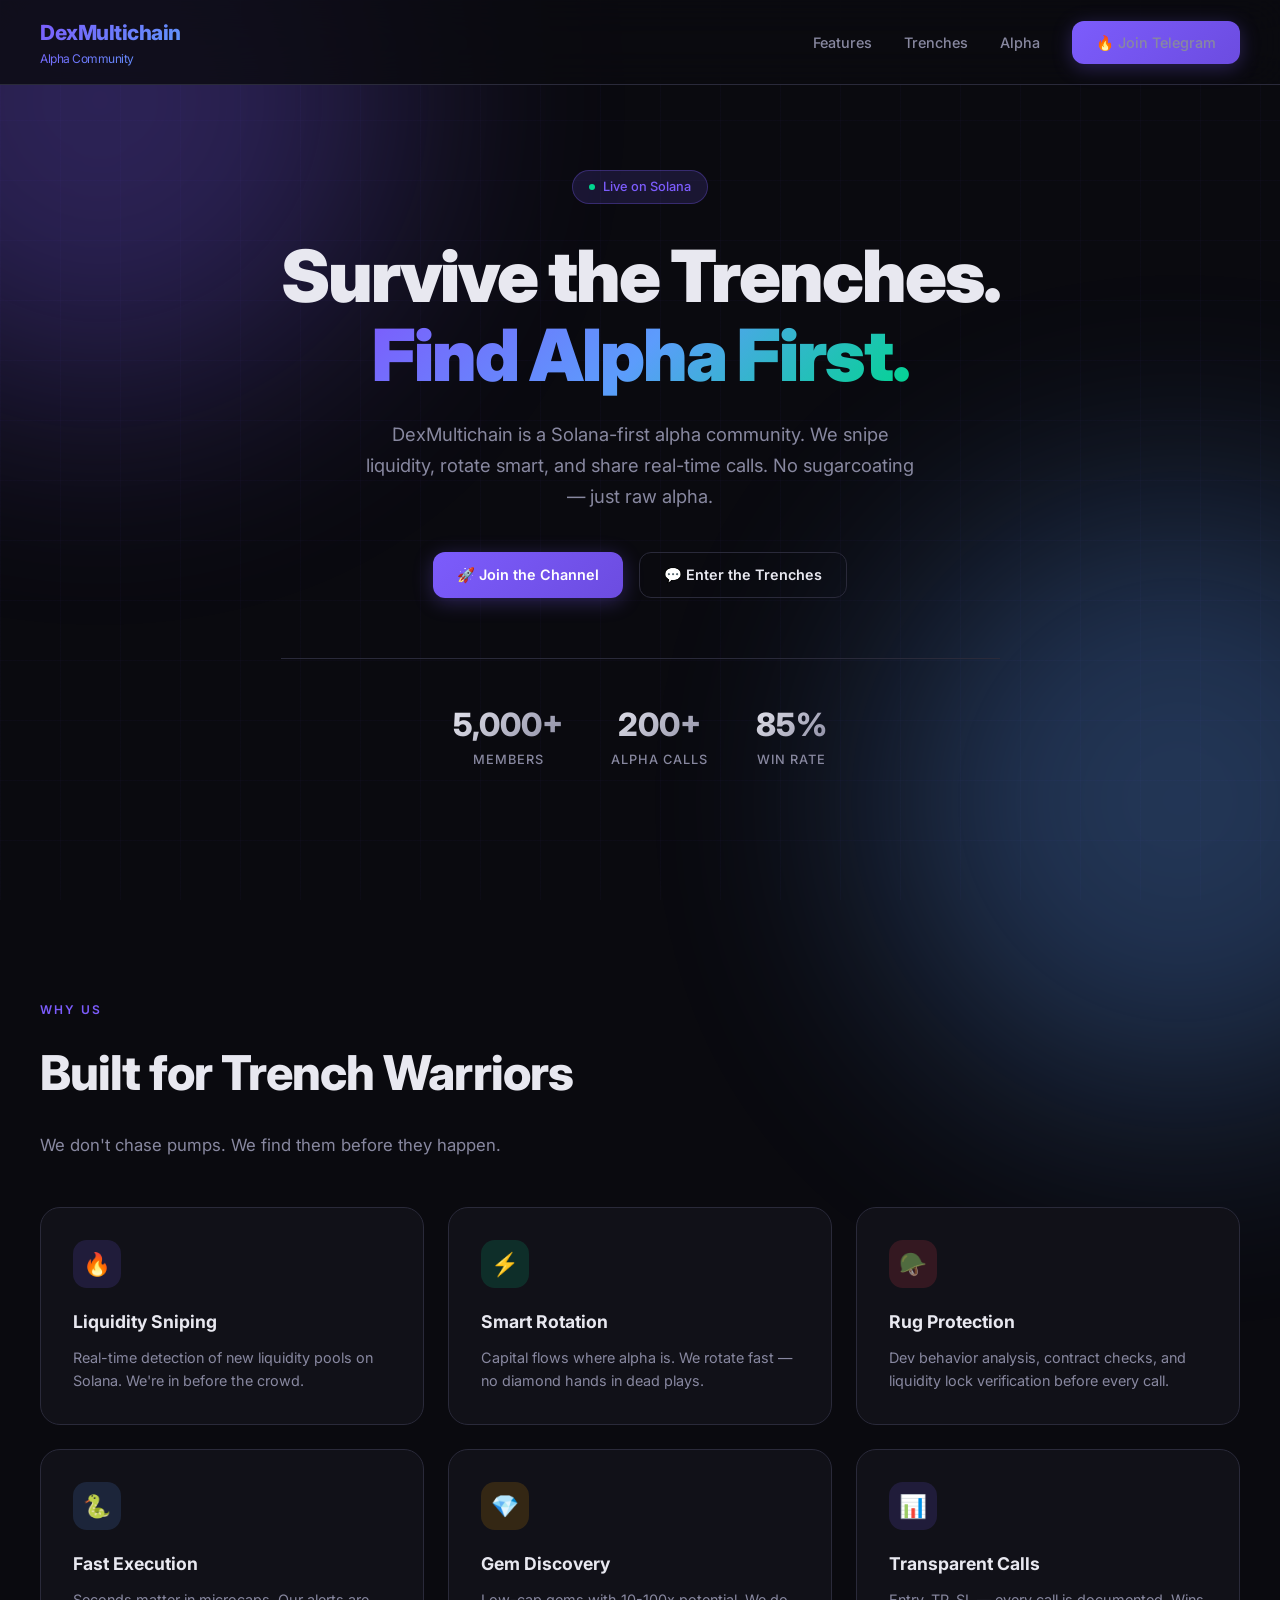
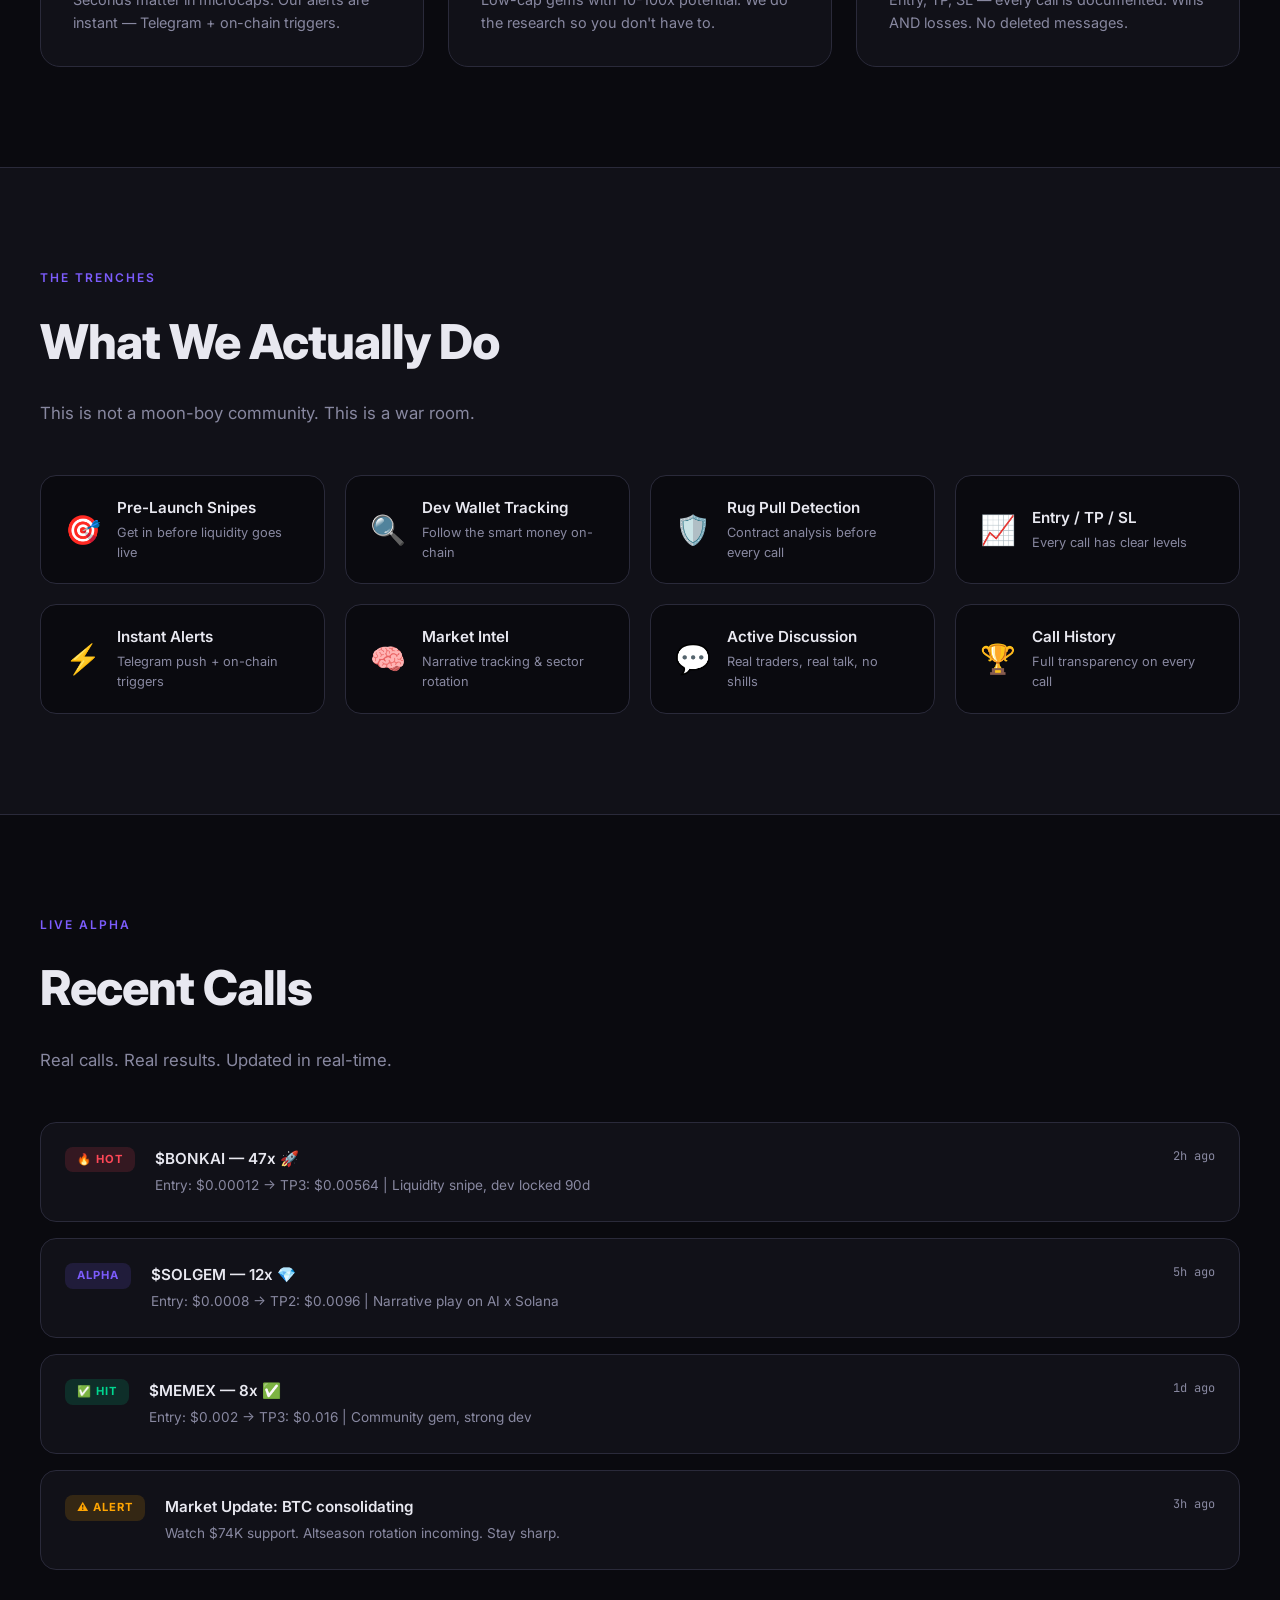
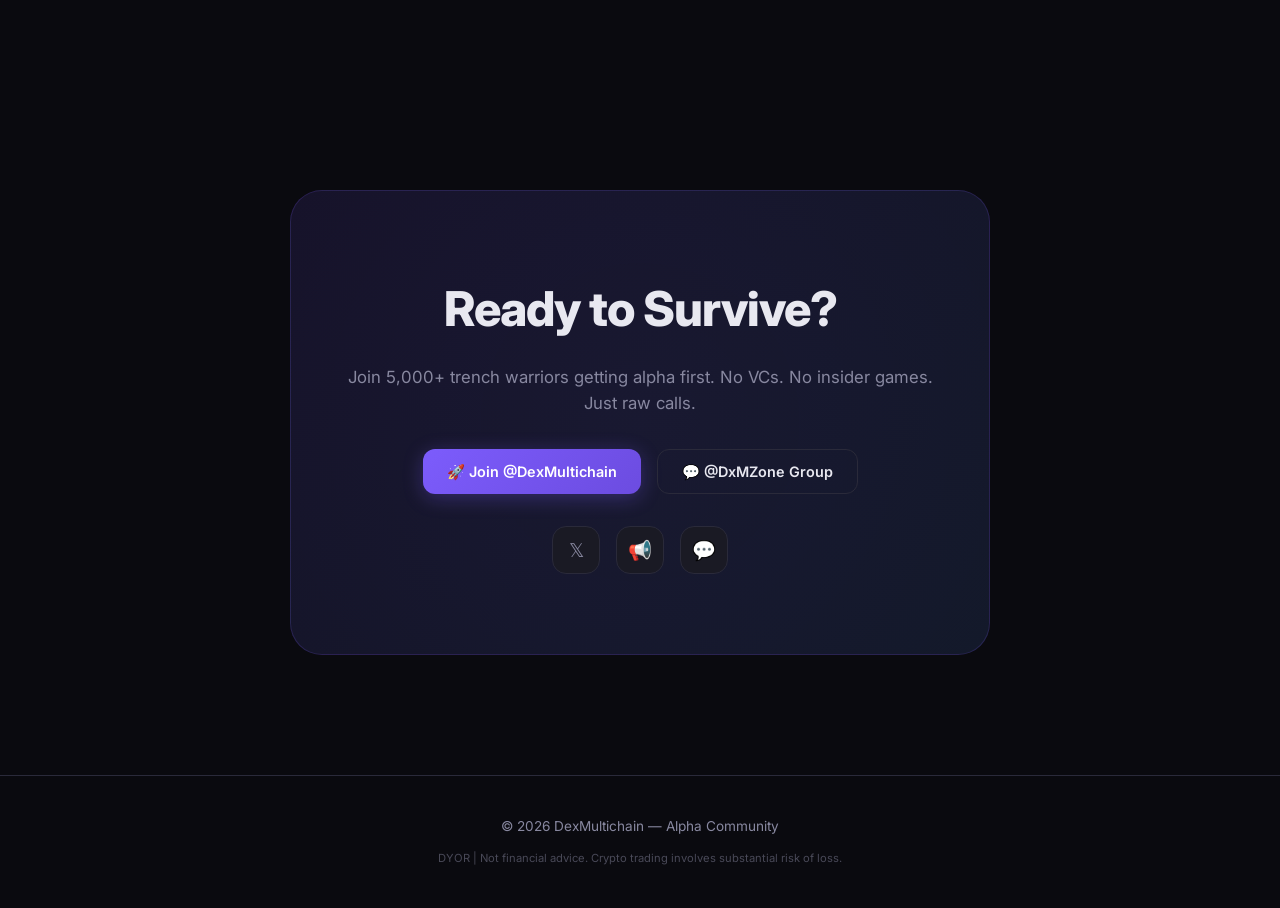
==== index.html @ 28a265a2 "🚀 Deploy DexMultichain landing page" ====
<!DOCTYPE html>
<html lang="en">
<head>
<meta charset="UTF-8">
<meta name="viewport" content="width=device-width, initial-scale=1.0">
<title>DexMultichain — Alpha Community</title>
<link rel="preconnect" href="https://fonts.googleapis.com">
<link href="https://fonts.googleapis.com/css2?family=Inter:wght@300;400;500;600;700;800;900&family=JetBrains+Mono:wght@400;500;600&display=swap" rel="stylesheet">
<style>
:root {
  --bg: #0a0a0f;
  --bg2: #111118;
  --bg3: #1a1a24;
  --border: #2a2a3a;
  --text: #e8e8f0;
  --text2: #8888a0;
  --accent: #7c5cfc;
  --accent2: #5c9cfc;
  --green: #00d68f;
  --red: #ff4757;
  --yellow: #ffa502;
  --glow: rgba(124, 92, 252, 0.15);
}

* { margin: 0; padding: 0; box-sizing: border-box; }

body {
  font-family: 'Inter', -apple-system, sans-serif;
  background: var(--bg);
  color: var(--text);
  overflow-x: hidden;
  line-height: 1.6;
}

/* Animated background */
.bg-grid {
  position: fixed;
  top: 0; left: 0;
  width: 100%; height: 100%;
  background-image:
    linear-gradient(rgba(124,92,252,0.03) 1px, transparent 1px),
    linear-gradient(90deg, rgba(124,92,252,0.03) 1px, transparent 1px);
  background-size: 60px 60px;
  z-index: 0;
  pointer-events: none;
}

.bg-glow {
  position: fixed;
  width: 600px; height: 600px;
  border-radius: 50%;
  filter: blur(120px);
  opacity: 0.3;
  z-index: 0;
  pointer-events: none;
}
.glow-1 { top: -200px; left: -200px; background: var(--accent); }
.glow-2 { bottom: -200px; right: -200px; background: var(--accent2); }

/* Nav */
nav {
  position: fixed;
  top: 0; left: 0; right: 0;
  z-index: 100;
  padding: 16px 40px;
  display: flex;
  justify-content: space-between;
  align-items: center;
  background: rgba(10,10,15,0.8);
  backdrop-filter: blur(20px);
  border-bottom: 1px solid var(--border);
}

.logo {
  font-weight: 800;
  font-size: 1.3rem;
  background: linear-gradient(135deg, var(--accent), var(--accent2));
  -webkit-background-clip: text;
  -webkit-text-fill-color: transparent;
  letter-spacing: -0.5px;
}

.logo span { color: var(--text2); font-weight: 400; font-size: 0.75rem; display: block; }

.nav-links { display: flex; gap: 32px; align-items: center; }
.nav-links a {
  color: var(--text2);
  text-decoration: none;
  font-size: 0.9rem;
  font-weight: 500;
  transition: color 0.2s;
}
.nav-links a:hover { color: var(--text); }

.btn {
  display: inline-flex;
  align-items: center;
  gap: 8px;
  padding: 10px 24px;
  border-radius: 12px;
  font-weight: 600;
  font-size: 0.9rem;
  text-decoration: none;
  transition: all 0.3s;
  cursor: pointer;
  border: none;
}

.btn-primary {
  background: linear-gradient(135deg, var(--accent), #6c4ce0);
  color: white;
  box-shadow: 0 4px 20px rgba(124,92,252,0.3);
}
.btn-primary:hover {
  transform: translateY(-2px);
  box-shadow: 0 8px 30px rgba(124,92,252,0.5);
}

.btn-outline {
  background: transparent;
  color: var(--text);
  border: 1px solid var(--border);
}
.btn-outline:hover {
  border-color: var(--accent);
  background: var(--glow);
}

/* Hero */
.hero {
  position: relative;
  z-index: 1;
  min-height: 100vh;
  display: flex;
  align-items: center;
  justify-content: center;
  text-align: center;
  padding: 120px 40px 80px;
}

.hero-content { max-width: 800px; }

.badge {
  display: inline-flex;
  align-items: center;
  gap: 8px;
  padding: 6px 16px;
  border-radius: 100px;
  background: var(--glow);
  border: 1px solid rgba(124,92,252,0.3);
  font-size: 0.8rem;
  font-weight: 500;
  color: var(--accent);
  margin-bottom: 32px;
}

.badge .dot {
  width: 6px; height: 6px;
  border-radius: 50%;
  background: var(--green);
  animation: pulse 2s infinite;
}

@keyframes pulse {
  0%, 100% { opacity: 1; }
  50% { opacity: 0.4; }
}

h1 {
  font-size: clamp(2.5rem, 6vw, 4.5rem);
  font-weight: 900;
  line-height: 1.1;
  letter-spacing: -2px;
  margin-bottom: 24px;
}

h1 .gradient {
  background: linear-gradient(135deg, var(--accent), var(--accent2), var(--green));
  -webkit-background-clip: text;
  -webkit-text-fill-color: transparent;
}

.hero-desc {
  font-size: 1.15rem;
  color: var(--text2);
  max-width: 560px;
  margin: 0 auto 40px;
  line-height: 1.7;
}

.hero-buttons {
  display: flex;
  gap: 16px;
  justify-content: center;
  flex-wrap: wrap;
}

.hero-stats {
  display: flex;
  gap: 48px;
  justify-content: center;
  margin-top: 60px;
  padding-top: 40px;
  border-top: 1px solid var(--border);
}

.stat-num {
  font-size: 2rem;
  font-weight: 800;
  background: linear-gradient(135deg, var(--text), var(--text2));
  -webkit-background-clip: text;
  -webkit-text-fill-color: transparent;
}

.stat-label {
  font-size: 0.8rem;
  color: var(--text2);
  font-weight: 500;
  text-transform: uppercase;
  letter-spacing: 1px;
}

/* Section */
section {
  position: relative;
  z-index: 1;
  padding: 100px 40px;
}

.section-inner {
  max-width: 1200px;
  margin: 0 auto;
}

.section-label {
  font-size: 0.75rem;
  font-weight: 600;
  text-transform: uppercase;
  letter-spacing: 2px;
  color: var(--accent);
  margin-bottom: 16px;
}

h2 {
  font-size: clamp(2rem, 4vw, 3rem);
  font-weight: 800;
  letter-spacing: -1px;
  margin-bottom: 20px;
}

.section-desc {
  color: var(--text2);
  font-size: 1.05rem;
  max-width: 600px;
  margin-bottom: 48px;
}

/* Features grid */
.features-grid {
  display: grid;
  grid-template-columns: repeat(auto-fit, minmax(300px, 1fr));
  gap: 24px;
}

.feature-card {
  background: var(--bg2);
  border: 1px solid var(--border);
  border-radius: 20px;
  padding: 32px;
  transition: all 0.3s;
  position: relative;
  overflow: hidden;
}

.feature-card::before {
  content: '';
  position: absolute;
  top: 0; left: 0; right: 0;
  height: 2px;
  background: linear-gradient(90deg, var(--accent), var(--accent2));
  opacity: 0;
  transition: opacity 0.3s;
}

.feature-card:hover {
  border-color: rgba(124,92,252,0.3);
  transform: translateY(-4px);
  box-shadow: 0 20px 60px rgba(0,0,0,0.3);
}

.feature-card:hover::before { opacity: 1; }

.feature-icon {
  width: 48px; height: 48px;
  border-radius: 14px;
  display: flex;
  align-items: center;
  justify-content: center;
  font-size: 1.4rem;
  margin-bottom: 20px;
}

.feature-card h3 {
  font-size: 1.1rem;
  font-weight: 700;
  margin-bottom: 10px;
}

.feature-card p {
  color: var(--text2);
  font-size: 0.9rem;
  line-height: 1.6;
}

/* Trenches section */
.trenches {
  background: var(--bg2);
  border-top: 1px solid var(--border);
  border-bottom: 1px solid var(--border);
}

.trenches-grid {
  display: grid;
  grid-template-columns: repeat(auto-fit, minmax(250px, 1fr));
  gap: 20px;
}

.trench-item {
  display: flex;
  align-items: center;
  gap: 16px;
  padding: 20px 24px;
  background: var(--bg);
  border: 1px solid var(--border);
  border-radius: 16px;
  transition: all 0.3s;
}

.trench-item:hover {
  border-color: var(--accent);
  background: var(--glow);
}

.trench-emoji { font-size: 1.8rem; }

.trench-text h4 {
  font-size: 0.95rem;
  font-weight: 600;
  margin-bottom: 2px;
}

.trench-text p {
  font-size: 0.8rem;
  color: var(--text2);
}

/* Alpha feed */
.alpha-feed {
  display: flex;
  flex-direction: column;
  gap: 16px;
}

.alpha-item {
  display: flex;
  align-items: flex-start;
  gap: 20px;
  padding: 24px;
  background: var(--bg2);
  border: 1px solid var(--border);
  border-radius: 16px;
  transition: all 0.3s;
}

.alpha-item:hover {
  border-color: rgba(124,92,252,0.3);
}

.alpha-tag {
  padding: 4px 12px;
  border-radius: 8px;
  font-size: 0.7rem;
  font-weight: 700;
  text-transform: uppercase;
  letter-spacing: 1px;
  white-space: nowrap;
}

.tag-hot { background: rgba(255,71,87,0.15); color: var(--red); }
.tag-alpha { background: rgba(124,92,252,0.15); color: var(--accent); }
.tag-alert { background: rgba(255,165,2,0.15); color: var(--yellow); }
.tag-green { background: rgba(0,214,143,0.15); color: var(--green); }

.alpha-content h4 {
  font-size: 0.95rem;
  font-weight: 600;
  margin-bottom: 4px;
}

.alpha-content p {
  font-size: 0.85rem;
  color: var(--text2);
}

.alpha-time {
  font-size: 0.75rem;
  color: var(--text2);
  white-space: nowrap;
  margin-left: auto;
  font-family: 'JetBrains Mono', monospace;
}

/* CTA */
.cta-section {
  text-align: center;
  padding: 120px 40px;
}

.cta-box {
  background: linear-gradient(135deg, rgba(124,92,252,0.1), rgba(92,156,252,0.1));
  border: 1px solid rgba(124,92,252,0.2);
  border-radius: 32px;
  padding: 80px 40px;
  max-width: 700px;
  margin: 0 auto;
  position: relative;
  overflow: hidden;
}

.cta-box::before {
  content: '';
  position: absolute;
  top: -50%; left: -50%;
  width: 200%; height: 200%;
  background: radial-gradient(circle, rgba(124,92,252,0.05) 0%, transparent 70%);
  animation: rotate 20s linear infinite;
}

@keyframes rotate {
  from { transform: rotate(0deg); }
  to { transform: rotate(360deg); }
}

.cta-box > * { position: relative; z-index: 1; }

.cta-box h2 { margin-bottom: 16px; }
.cta-box p { color: var(--text2); margin-bottom: 32px; font-size: 1.05rem; }

.social-links {
  display: flex;
  gap: 16px;
  justify-content: center;
  margin-top: 32px;
}

.social-link {
  width: 48px; height: 48px;
  border-radius: 14px;
  display: flex;
  align-items: center;
  justify-content: center;
  background: var(--bg3);
  border: 1px solid var(--border);
  color: var(--text2);
  text-decoration: none;
  font-size: 1.2rem;
  transition: all 0.3s;
}

.social-link:hover {
  border-color: var(--accent);
  color: var(--accent);
  transform: translateY(-3px);
}

/* Footer */
footer {
  position: relative;
  z-index: 1;
  padding: 40px;
  border-top: 1px solid var(--border);
  text-align: center;
}

footer p {
  color: var(--text2);
  font-size: 0.85rem;
}

footer .disclaimer {
  font-size: 0.7rem;
  color: var(--text2);
  opacity: 0.5;
  margin-top: 12px;
}

/* Responsive */
@media (max-width: 768px) {
  nav { padding: 12px 20px; }
  .nav-links { gap: 16px; }
  .nav-links a:not(.btn) { display: none; }
  .hero { padding: 100px 20px 60px; }
  .hero-stats { gap: 24px; }
  .stat-num { font-size: 1.5rem; }
  section { padding: 60px 20px; }
  .cta-box { padding: 48px 24px; }
}

/* Scroll animations */
.fade-up {
  opacity: 0;
  transform: translateY(30px);
  transition: all 0.6s ease;
}
.fade-up.visible {
  opacity: 1;
  transform: translateY(0);
}
</style>
</head>
<body>

<div class="bg-grid"></div>
<div class="bg-glow glow-1"></div>
<div class="bg-glow glow-2"></div>

<!-- NAV -->
<nav>
  <div class="logo">
    DexMultichain
    <span>Alpha Community</span>
  </div>
  <div class="nav-links">
    <a href="#features">Features</a>
    <a href="#trenches">Trenches</a>
    <a href="#alpha">Alpha</a>
    <a href="https://t.me/DexMultichain" class="btn btn-primary" target="_blank">🔥 Join Telegram</a>
  </div>
</nav>

<!-- HERO -->
<section class="hero">
  <div class="hero-content">
    <div class="badge">
      <span class="dot"></span>
      Live on Solana
    </div>
    <h1>
      Survive the Trenches.<br>
      <span class="gradient">Find Alpha First.</span>
    </h1>
    <p class="hero-desc">
      DexMultichain is a Solana-first alpha community. We snipe liquidity, 
      rotate smart, and share real-time calls. No sugarcoating — just raw alpha.
    </p>
    <div class="hero-buttons">
      <a href="https://t.me/DexMultichain" class="btn btn-primary" target="_blank">
        🚀 Join the Channel
      </a>
      <a href="https://t.me/DxMZone" class="btn btn-outline" target="_blank">
        💬 Enter the Trenches
      </a>
    </div>
    <div class="hero-stats">
      <div>
        <div class="stat-num" id="stat-members">5K+</div>
        <div class="stat-label">Members</div>
      </div>
      <div>
        <div class="stat-num" id="stat-calls">200+</div>
        <div class="stat-label">Alpha Calls</div>
      </div>
      <div>
        <div class="stat-num" id="stat-wins">85%</div>
        <div class="stat-label">Win Rate</div>
      </div>
    </div>
  </div>
</section>

<!-- FEATURES -->
<section id="features">
  <div class="section-inner">
    <div class="section-label">Why Us</div>
    <h2>Built for <span class="gradient">Trench Warriors</span></h2>
    <p class="section-desc">We don't chase pumps. We find them before they happen.</p>
    <div class="features-grid">
      <div class="feature-card fade-up">
        <div class="feature-icon" style="background:rgba(124,92,252,0.15)">🔥</div>
        <h3>Liquidity Sniping</h3>
        <p>Real-time detection of new liquidity pools on Solana. We're in before the crowd.</p>
      </div>
      <div class="feature-card fade-up">
        <div class="feature-icon" style="background:rgba(0,214,143,0.15)">⚡</div>
        <h3>Smart Rotation</h3>
        <p>Capital flows where alpha is. We rotate fast — no diamond hands in dead plays.</p>
      </div>
      <div class="feature-card fade-up">
        <div class="feature-icon" style="background:rgba(255,71,87,0.15)">🪖</div>
        <h3>Rug Protection</h3>
        <p>Dev behavior analysis, contract checks, and liquidity lock verification before every call.</p>
      </div>
      <div class="feature-card fade-up">
        <div class="feature-icon" style="background:rgba(92,156,252,0.15)">🐍</div>
        <h3>Fast Execution</h3>
        <p>Seconds matter in microcaps. Our alerts are instant — Telegram + on-chain triggers.</p>
      </div>
      <div class="feature-card fade-up">
        <div class="feature-icon" style="background:rgba(255,165,2,0.15)">💎</div>
        <h3>Gem Discovery</h3>
        <p>Low-cap gems with 10-100x potential. We do the research so you don't have to.</p>
      </div>
      <div class="feature-card fade-up">
        <div class="feature-icon" style="background:rgba(124,92,252,0.15)">📊</div>
        <h3>Transparent Calls</h3>
        <p>Entry, TP, SL — every call is documented. Wins AND losses. No deleted messages.</p>
      </div>
    </div>
  </div>
</section>

<!-- TRENCHES -->
<section id="trenches" class="trenches">
  <div class="section-inner">
    <div class="section-label">The Trenches</div>
    <h2>What We <span class="gradient">Actually Do</span></h2>
    <p class="section-desc">This is not a moon-boy community. This is a war room.</p>
    <div class="trenches-grid">
      <div class="trench-item fade-up">
        <div class="trench-emoji">🎯</div>
        <div class="trench-text">
          <h4>Pre-Launch Snipes</h4>
          <p>Get in before liquidity goes live</p>
        </div>
      </div>
      <div class="trench-item fade-up">
        <div class="trench-emoji">🔍</div>
        <div class="trench-text">
          <h4>Dev Wallet Tracking</h4>
          <p>Follow the smart money on-chain</p>
        </div>
      </div>
      <div class="trench-item fade-up">
        <div class="trench-emoji">🛡️</div>
        <div class="trench-text">
          <h4>Rug Pull Detection</h4>
          <p>Contract analysis before every call</p>
        </div>
      </div>
      <div class="trench-item fade-up">
        <div class="trench-emoji">📈</div>
        <div class="trench-text">
          <h4>Entry / TP / SL</h4>
          <p>Every call has clear levels</p>
        </div>
      </div>
      <div class="trench-item fade-up">
        <div class="trench-emoji">⚡</div>
        <div class="trench-text">
          <h4>Instant Alerts</h4>
          <p>Telegram push + on-chain triggers</p>
        </div>
      </div>
      <div class="trench-item fade-up">
        <div class="trench-emoji">🧠</div>
        <div class="trench-text">
          <h4>Market Intel</h4>
          <p>Narrative tracking & sector rotation</p>
        </div>
      </div>
      <div class="trench-item fade-up">
        <div class="trench-emoji">💬</div>
        <div class="trench-text">
          <h4>Active Discussion</h4>
          <p>Real traders, real talk, no shills</p>
        </div>
      </div>
      <div class="trench-item fade-up">
        <div class="trench-emoji">🏆</div>
        <div class="trench-text">
          <h4>Call History</h4>
          <p>Full transparency on every call</p>
        </div>
      </div>
    </div>
  </div>
</section>

<!-- ALPHA FEED -->
<section id="alpha">
  <div class="section-inner">
    <div class="section-label">Live Alpha</div>
    <h2>Recent <span class="gradient">Calls</span></h2>
    <p class="section-desc">Real calls. Real results. Updated in real-time.</p>
    <div class="alpha-feed">
      <div class="alpha-item fade-up">
        <span class="alpha-tag tag-hot">🔥 HOT</span>
        <div class="alpha-content">
          <h4>$BONKAI — 47x 🚀</h4>
          <p>Entry: $0.00012 → TP3: $0.00564 | Liquidity snipe, dev locked 90d</p>
        </div>
        <span class="alpha-time">2h ago</span>
      </div>
      <div class="alpha-item fade-up">
        <span class="alpha-tag tag-alpha">ALPHA</span>
        <div class="alpha-content">
          <h4>$SOLGEM — 12x 💎</h4>
          <p>Entry: $0.0008 → TP2: $0.0096 | Narrative play on AI x Solana</p>
        </div>
        <span class="alpha-time">5h ago</span>
      </div>
      <div class="alpha-item fade-up">
        <span class="alpha-tag tag-green">✅ HIT</span>
        <div class="alpha-content">
          <h4>$MEMEX — 8x ✅</h4>
          <p>Entry: $0.002 → TP3: $0.016 | Community gem, strong dev</p>
        </div>
        <span class="alpha-time">1d ago</span>
      </div>
      <div class="alpha-item fade-up">
        <span class="alpha-tag tag-alert">⚠️ ALERT</span>
        <div class="alpha-content">
          <h4>Market Update: BTC consolidating</h4>
          <p>Watch $74K support. Altseason rotation incoming. Stay sharp.</p>
        </div>
        <span class="alpha-time">3h ago</span>
      </div>
    </div>
  </div>
</section>

<!-- CTA -->
<section class="cta-section">
  <div class="cta-box">
    <h2>Ready to <span class="gradient">Survive?</span></h2>
    <p>Join 5,000+ trench warriors getting alpha first. No VCs. No insider games. Just raw calls.</p>
    <div class="hero-buttons">
      <a href="https://t.me/DexMultichain" class="btn btn-primary" target="_blank">
        🚀 Join @DexMultichain
      </a>
      <a href="https://t.me/DxMZone" class="btn btn-outline" target="_blank">
        💬 @DxMZone Group
      </a>
    </div>
    <div class="social-links">
      <a href="https://x.com/vaultmarco" class="social-link" target="_blank" title="X / Twitter">𝕏</a>
      <a href="https://t.me/DexMultichain" class="social-link" target="_blank" title="Telegram Channel">📢</a>
      <a href="https://t.me/DxMZone" class="social-link" target="_blank" title="Telegram Group">💬</a>
    </div>
  </div>
</section>

<!-- FOOTER -->
<footer>
  <p>© 2026 DexMultichain — Alpha Community</p>
  <p class="disclaimer">DYOR | Not financial advice. Crypto trading involves substantial risk of loss.</p>
</footer>

<script>
// Scroll animations
const observer = new IntersectionObserver((entries) => {
  entries.forEach(e => { if (e.isIntersecting) e.target.classList.add('visible'); });
}, { threshold: 0.1 });

document.querySelectorAll('.fade-up').forEach(el => observer.observe(el));

// Counter animation
function animateCounter(el, target) {
  let current = 0;
  const increment = target / 60;
  const timer = setInterval(() => {
    current += increment;
    if (current >= target) { current = target; clearInterval(timer); }
    el.textContent = Math.floor(current).toLocaleString() + (el.dataset.suffix || '');
  }, 30);
}

setTimeout(() => {
  const stats = document.querySelectorAll('.stat-num');
  if (stats[0]) { stats[0].dataset.suffix = '+'; animateCounter(stats[0], 5000); }
  if (stats[1]) { stats[1].dataset.suffix = '+'; animateCounter(stats[1], 200); }
  if (stats[2]) { stats[2].dataset.suffix = '%'; animateCounter(stats[2], 85); }
}, 500);
</script>
</body>
</html>
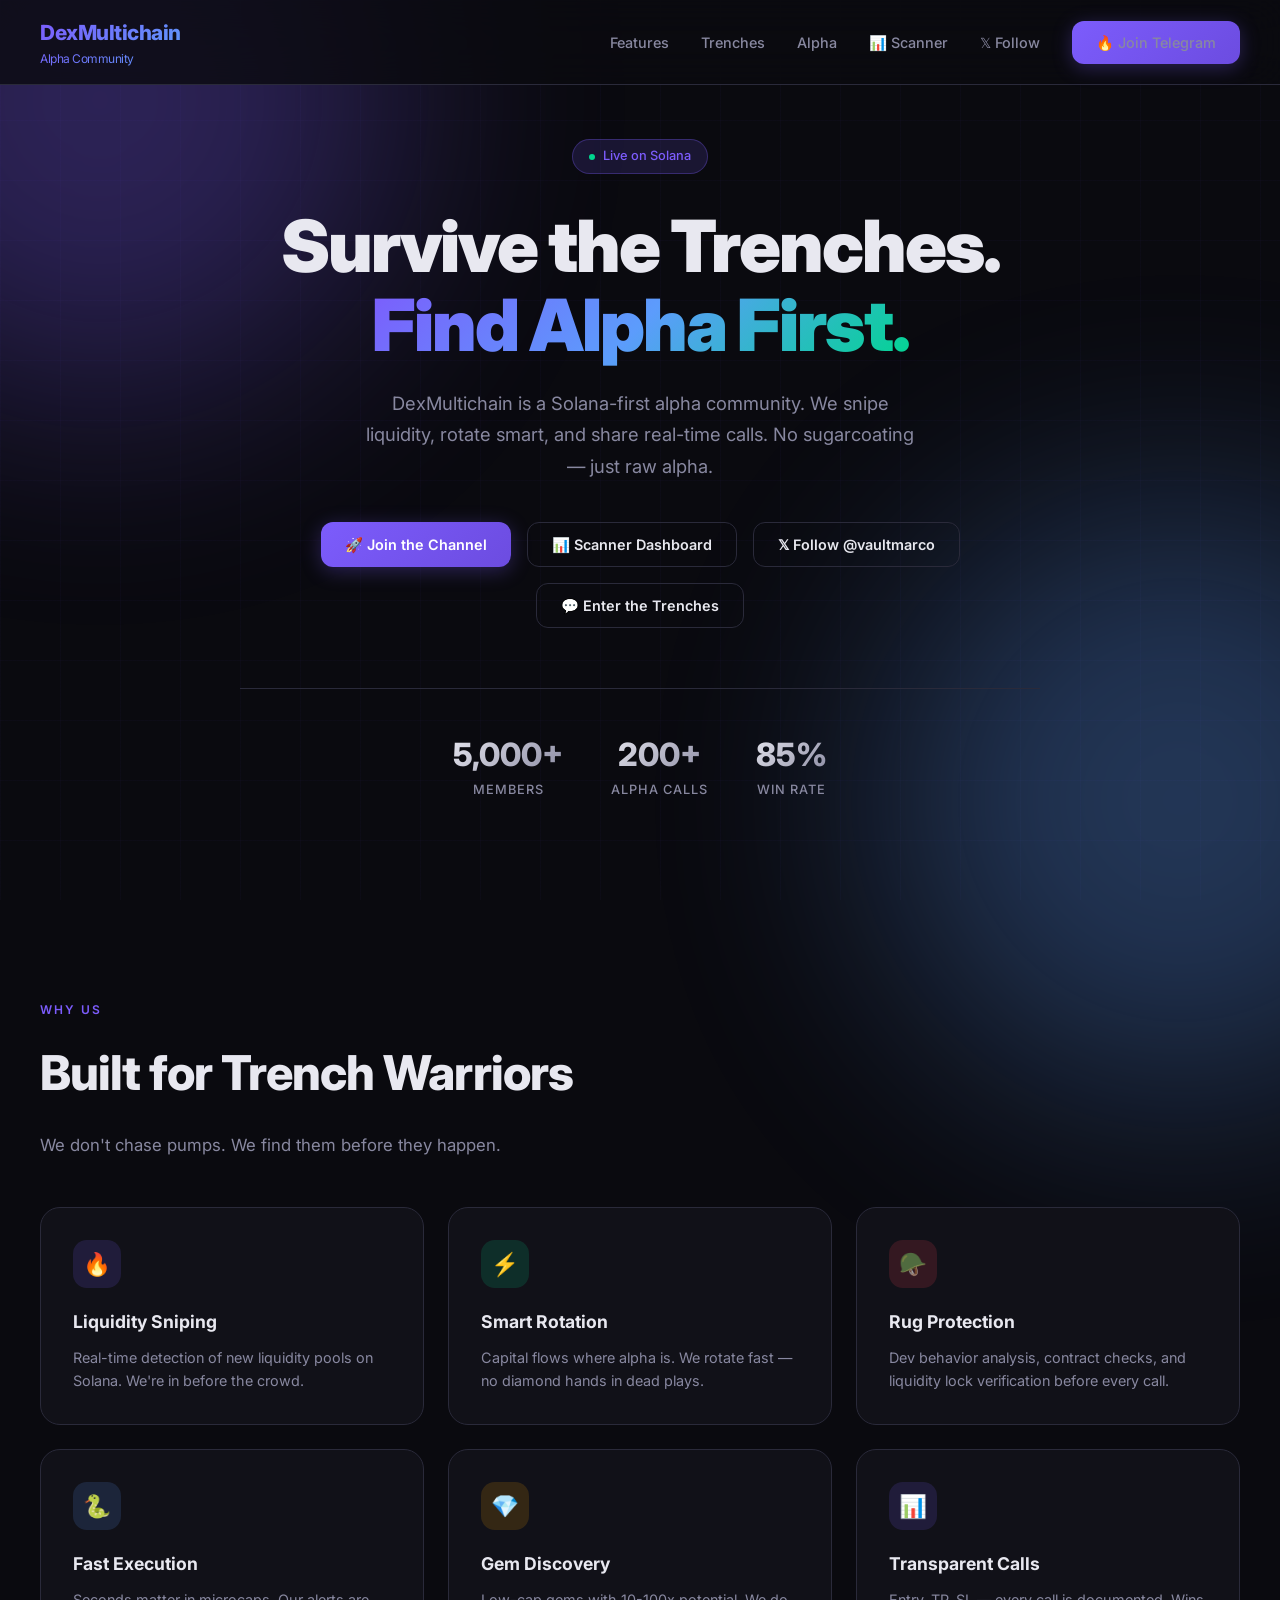
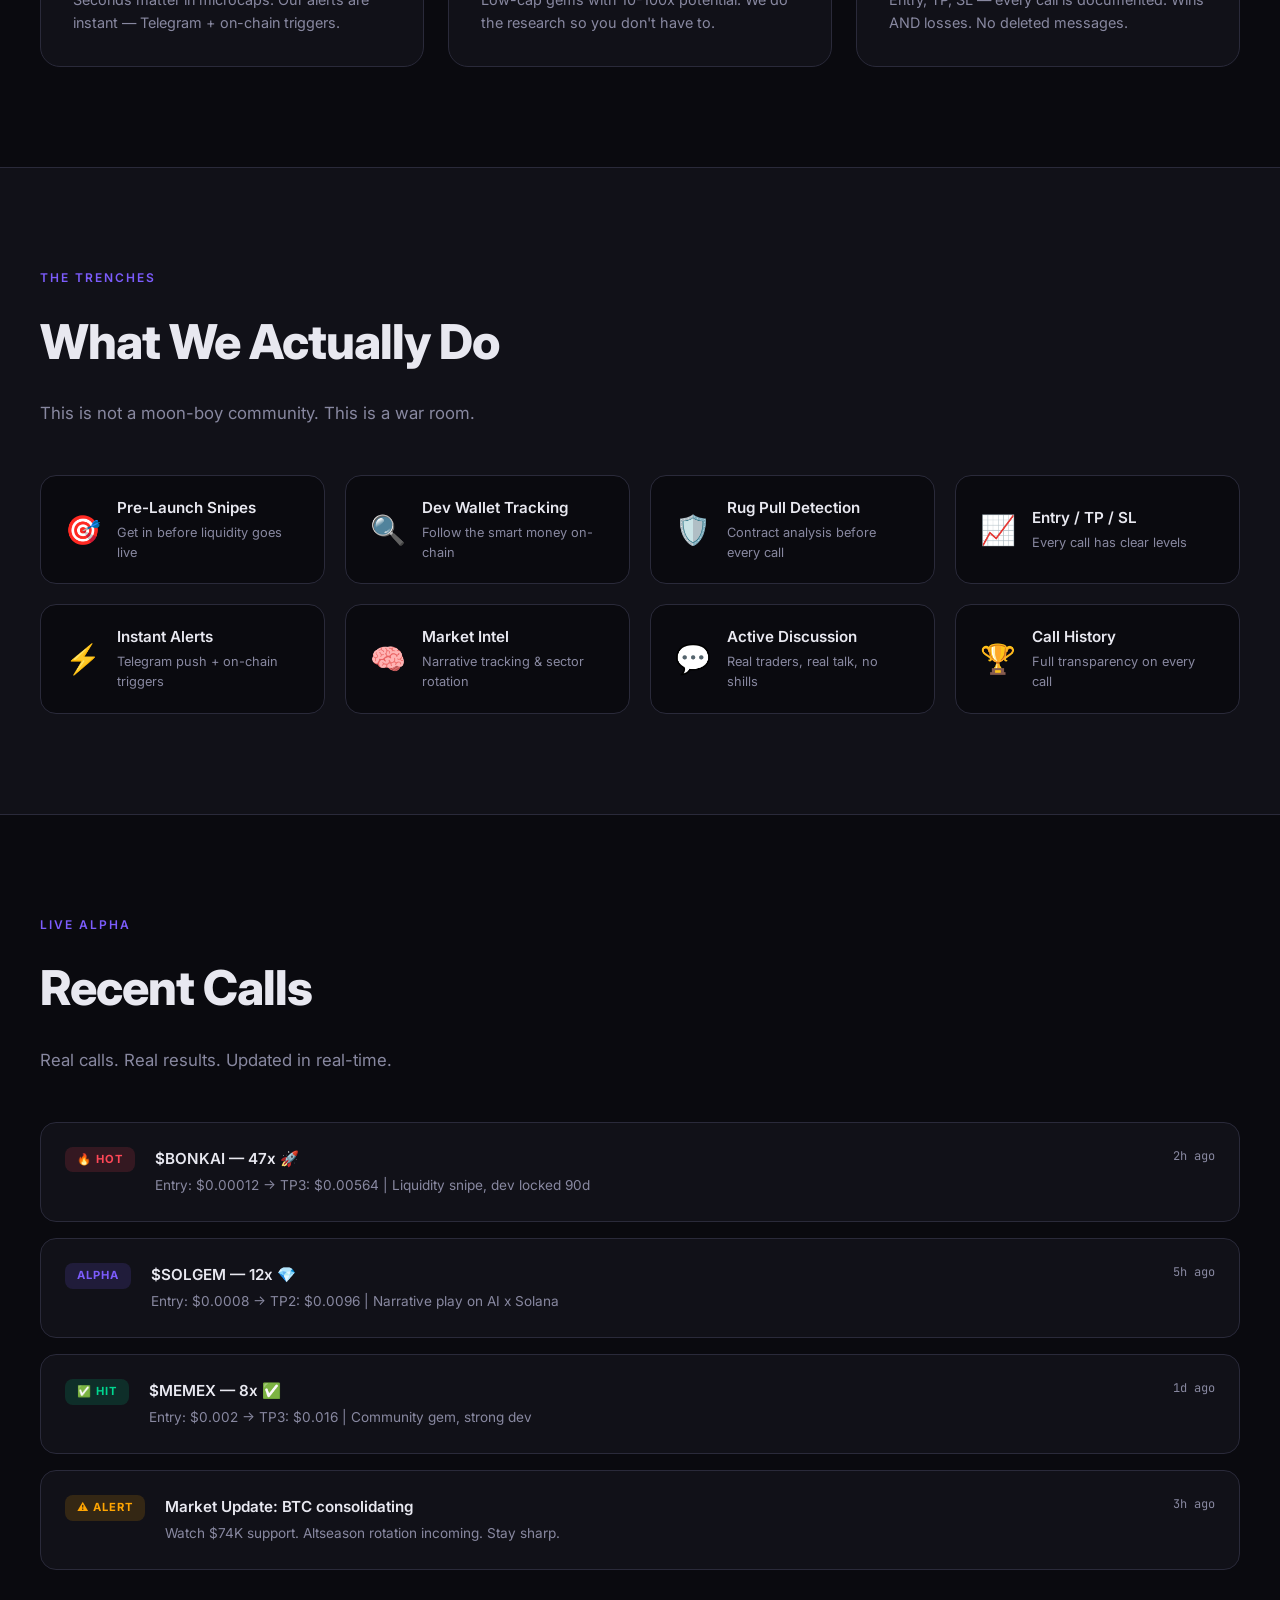
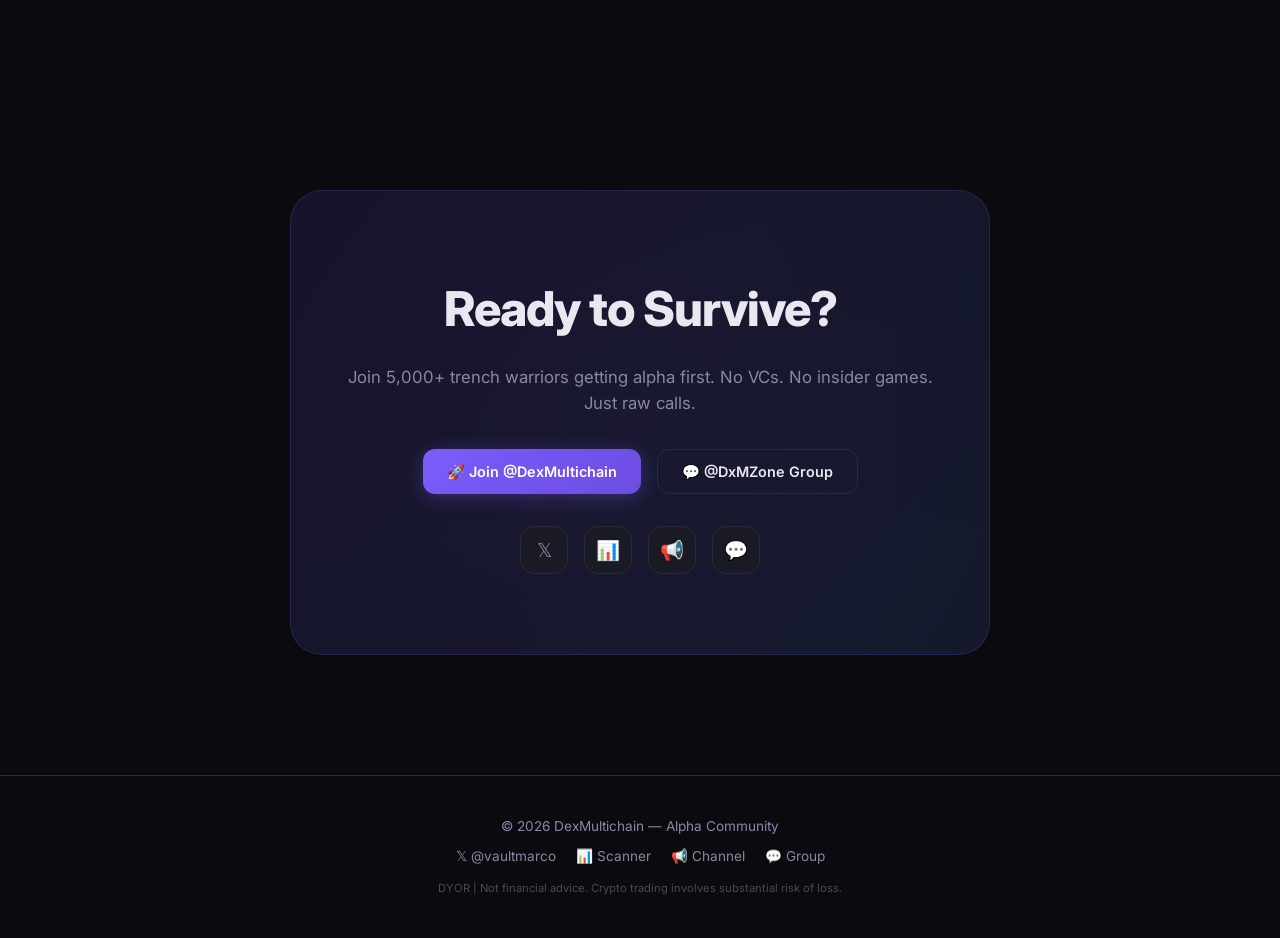
==== commit 70df3c55: "🔗 Connect X @vaultmarco + Scanner dashboard links" ====
--- a/index.html
+++ b/index.html
@@ -534,6 +534,8 @@
     <a href="#features">Features</a>
     <a href="#trenches">Trenches</a>
     <a href="#alpha">Alpha</a>
+    <a href="https://dxm-scanner.vercel.app/#dashboard" target="_blank">📊 Scanner</a>
+    <a href="https://x.com/vaultmarco" target="_blank">𝕏 Follow</a>
     <a href="https://t.me/DexMultichain" class="btn btn-primary" target="_blank">🔥 Join Telegram</a>
   </div>
 </nav>
@@ -557,6 +559,12 @@
       <a href="https://t.me/DexMultichain" class="btn btn-primary" target="_blank">
         🚀 Join the Channel
       </a>
+      <a href="https://dxm-scanner.vercel.app/#dashboard" class="btn btn-outline" target="_blank">
+        📊 Scanner Dashboard
+      </a>
+      <a href="https://x.com/vaultmarco" class="btn btn-outline" target="_blank">
+        𝕏 Follow @vaultmarco
+      </a>
       <a href="https://t.me/DxMZone" class="btn btn-outline" target="_blank">
         💬 Enter the Trenches
       </a>
@@ -744,6 +752,7 @@
     </div>
     <div class="social-links">
       <a href="https://x.com/vaultmarco" class="social-link" target="_blank" title="X / Twitter">𝕏</a>
+      <a href="https://dxm-scanner.vercel.app/#dashboard" class="social-link" target="_blank" title="Scanner Dashboard">📊</a>
       <a href="https://t.me/DexMultichain" class="social-link" target="_blank" title="Telegram Channel">📢</a>
       <a href="https://t.me/DxMZone" class="social-link" target="_blank" title="Telegram Group">💬</a>
     </div>
@@ -753,6 +762,12 @@
 <!-- FOOTER -->
 <footer>
   <p>© 2026 DexMultichain — Alpha Community</p>
+  <p style="margin-top:8px; font-size:0.85rem;">
+    <a href="https://x.com/vaultmarco" target="_blank" style="color:var(--text2); text-decoration:none; margin:0 8px;">𝕏 @vaultmarco</a>
+    <a href="https://dxm-scanner.vercel.app/#dashboard" target="_blank" style="color:var(--text2); text-decoration:none; margin:0 8px;">📊 Scanner</a>
+    <a href="https://t.me/DexMultichain" target="_blank" style="color:var(--text2); text-decoration:none; margin:0 8px;">📢 Channel</a>
+    <a href="https://t.me/DxMZone" target="_blank" style="color:var(--text2); text-decoration:none; margin:0 8px;">💬 Group</a>
+  </p>
   <p class="disclaimer">DYOR | Not financial advice. Crypto trading involves substantial risk of loss.</p>
 </footer>
 
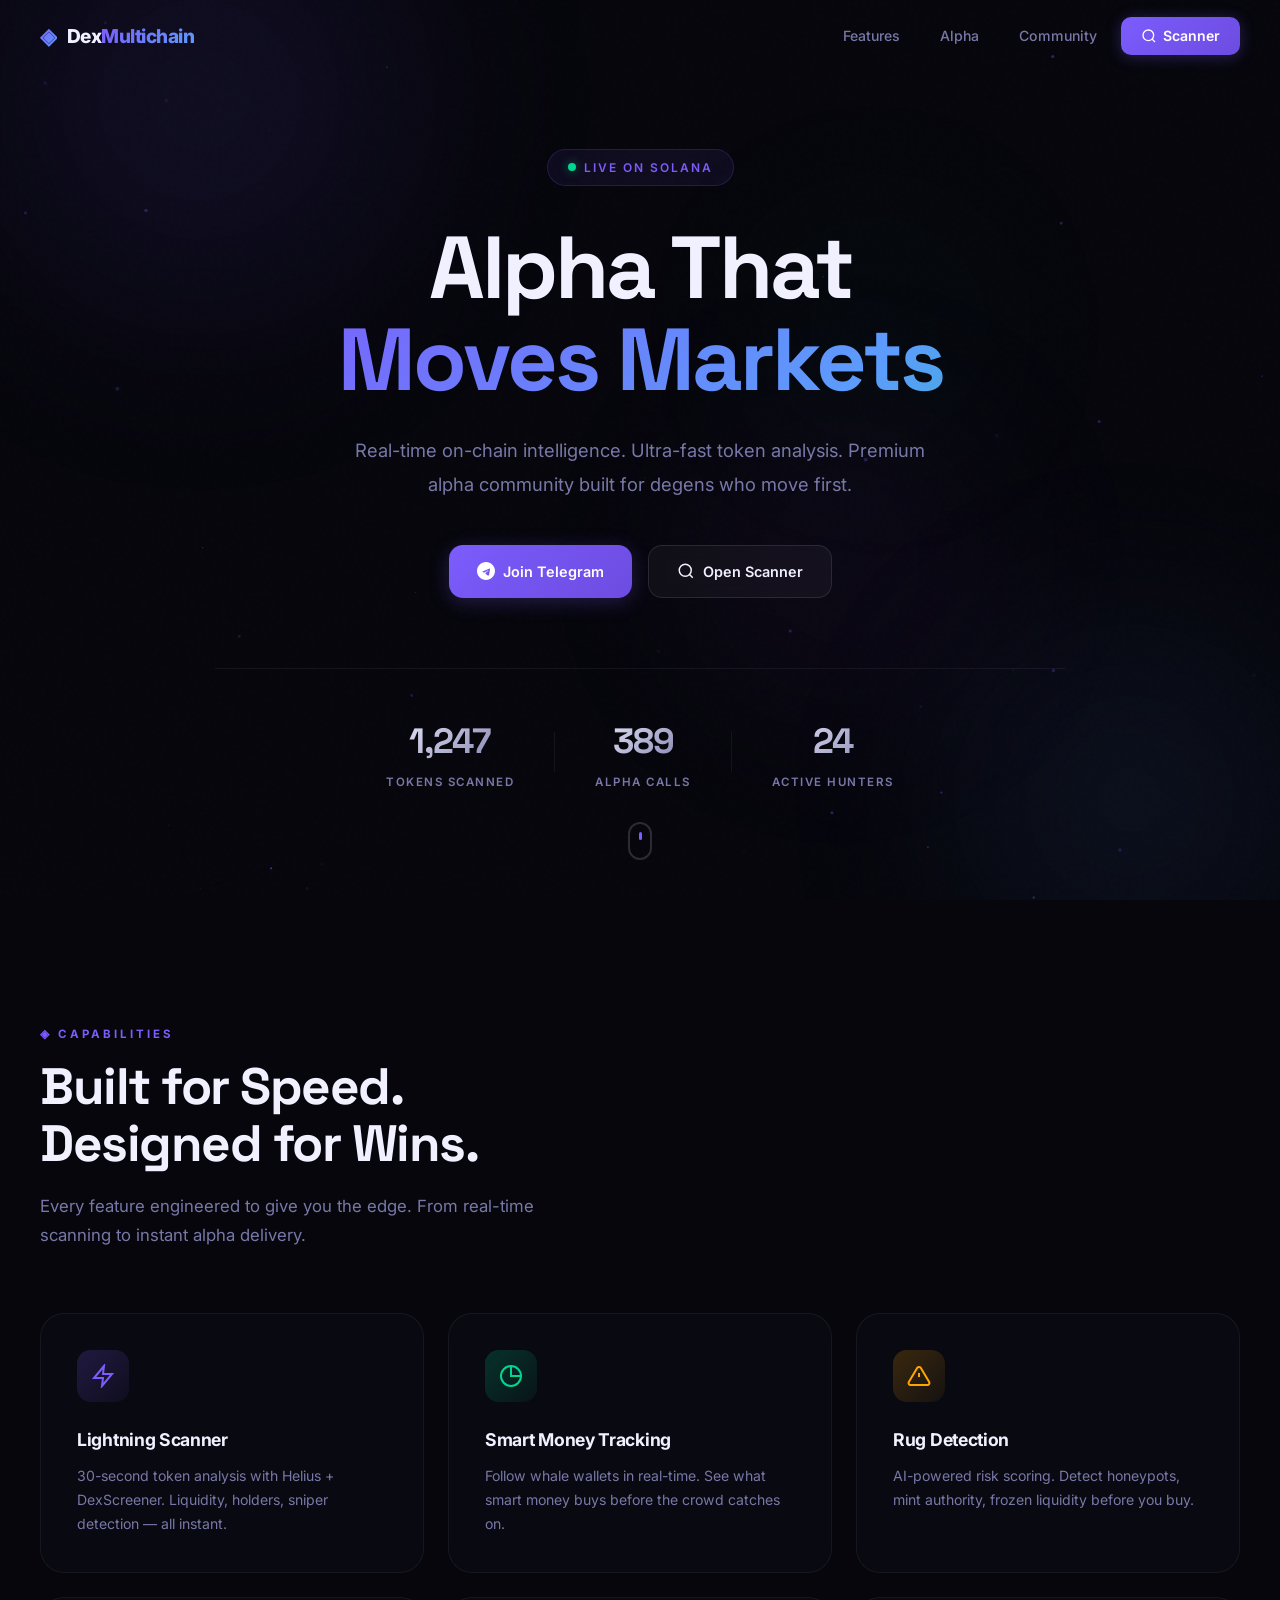
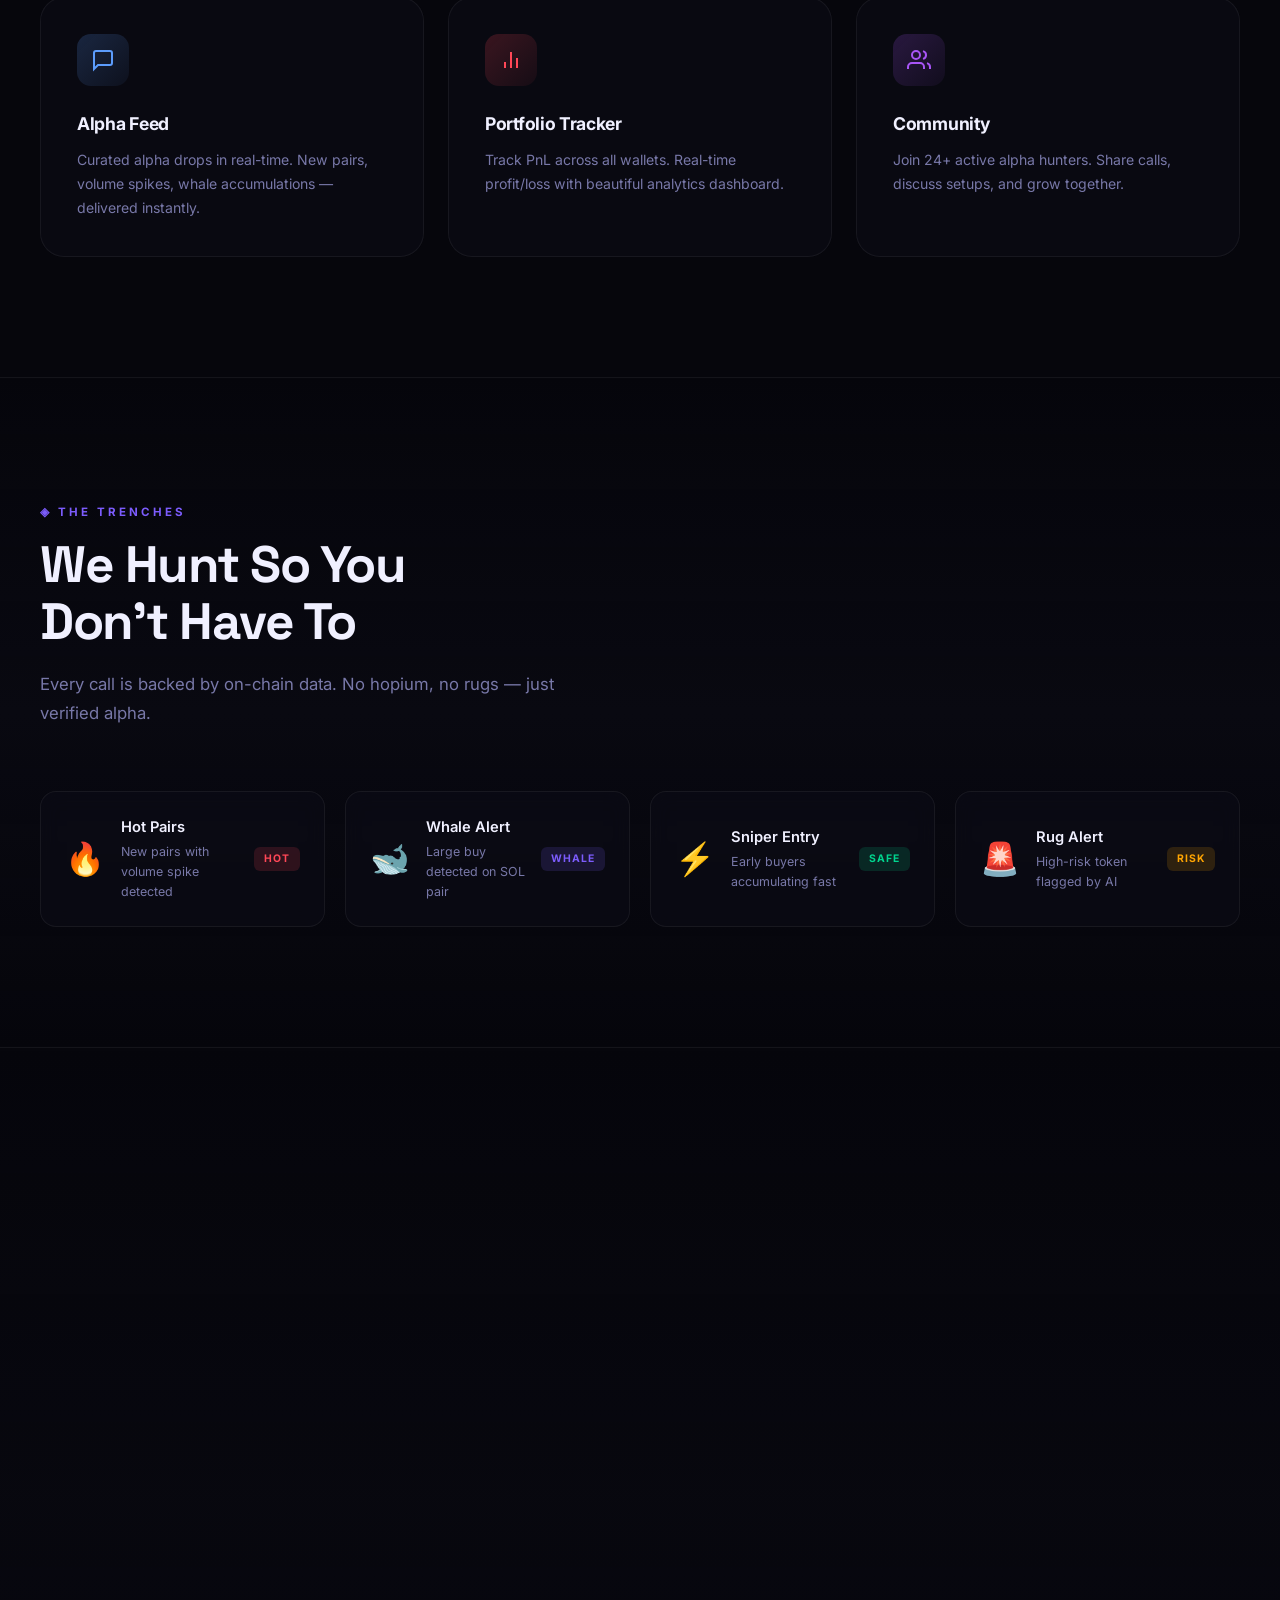
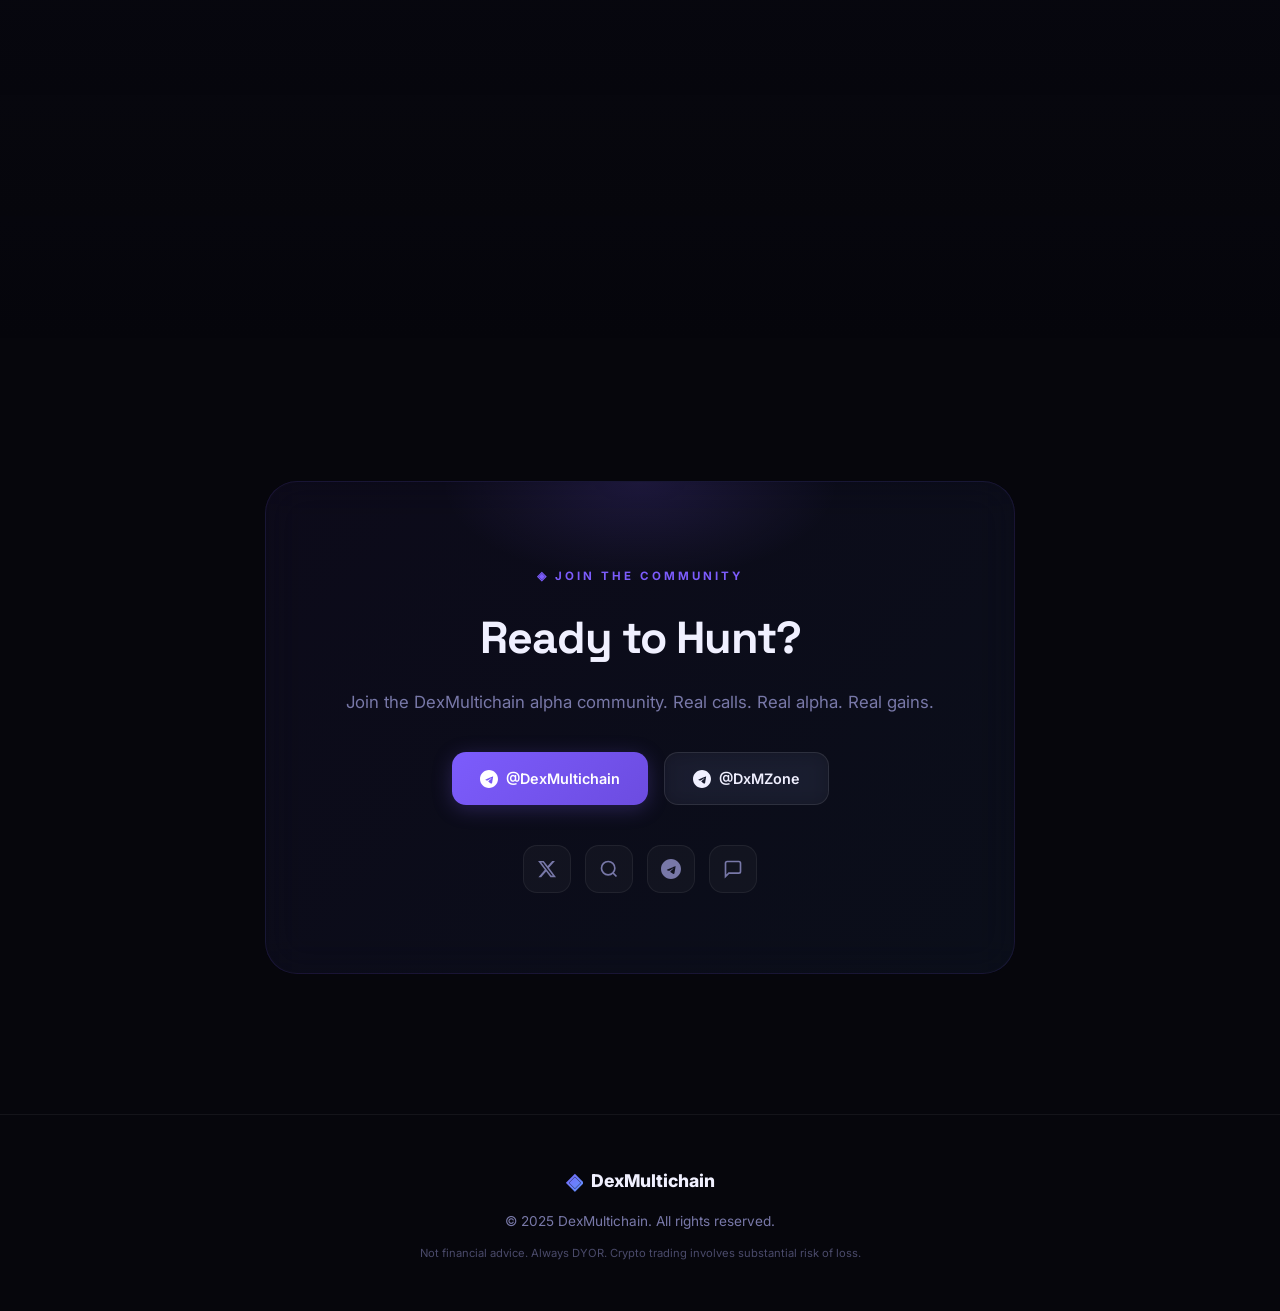
==== commit 15ff506d: "Premium redesign: particles, parallax, glassmorphism + scanner dashboard" ====
--- a/index.html
+++ b/index.html
@@ -5,797 +5,294 @@
 <meta name="viewport" content="width=device-width, initial-scale=1.0">
 <title>DexMultichain — Alpha Community</title>
 <link rel="preconnect" href="https://fonts.googleapis.com">
-<link href="https://fonts.googleapis.com/css2?family=Inter:wght@300;400;500;600;700;800;900&family=JetBrains+Mono:wght@400;500;600&display=swap" rel="stylesheet">
-<style>
-:root {
-  --bg: #0a0a0f;
-  --bg2: #111118;
-  --bg3: #1a1a24;
-  --border: #2a2a3a;
-  --text: #e8e8f0;
-  --text2: #8888a0;
-  --accent: #7c5cfc;
-  --accent2: #5c9cfc;
-  --green: #00d68f;
-  --red: #ff4757;
-  --yellow: #ffa502;
-  --glow: rgba(124, 92, 252, 0.15);
-}
-
-* { margin: 0; padding: 0; box-sizing: border-box; }
-
-body {
-  font-family: 'Inter', -apple-system, sans-serif;
-  background: var(--bg);
-  color: var(--text);
-  overflow-x: hidden;
-  line-height: 1.6;
-}
-
-/* Animated background */
-.bg-grid {
-  position: fixed;
-  top: 0; left: 0;
-  width: 100%; height: 100%;
-  background-image:
-    linear-gradient(rgba(124,92,252,0.03) 1px, transparent 1px),
-    linear-gradient(90deg, rgba(124,92,252,0.03) 1px, transparent 1px);
-  background-size: 60px 60px;
-  z-index: 0;
-  pointer-events: none;
-}
-
-.bg-glow {
-  position: fixed;
-  width: 600px; height: 600px;
-  border-radius: 50%;
-  filter: blur(120px);
-  opacity: 0.3;
-  z-index: 0;
-  pointer-events: none;
-}
-.glow-1 { top: -200px; left: -200px; background: var(--accent); }
-.glow-2 { bottom: -200px; right: -200px; background: var(--accent2); }
-
-/* Nav */
-nav {
-  position: fixed;
-  top: 0; left: 0; right: 0;
-  z-index: 100;
-  padding: 16px 40px;
-  display: flex;
-  justify-content: space-between;
-  align-items: center;
-  background: rgba(10,10,15,0.8);
-  backdrop-filter: blur(20px);
-  border-bottom: 1px solid var(--border);
-}
-
-.logo {
-  font-weight: 800;
-  font-size: 1.3rem;
-  background: linear-gradient(135deg, var(--accent), var(--accent2));
-  -webkit-background-clip: text;
-  -webkit-text-fill-color: transparent;
-  letter-spacing: -0.5px;
-}
-
-.logo span { color: var(--text2); font-weight: 400; font-size: 0.75rem; display: block; }
-
-.nav-links { display: flex; gap: 32px; align-items: center; }
-.nav-links a {
-  color: var(--text2);
-  text-decoration: none;
-  font-size: 0.9rem;
-  font-weight: 500;
-  transition: color 0.2s;
-}
-.nav-links a:hover { color: var(--text); }
-
-.btn {
-  display: inline-flex;
-  align-items: center;
-  gap: 8px;
-  padding: 10px 24px;
-  border-radius: 12px;
-  font-weight: 600;
-  font-size: 0.9rem;
-  text-decoration: none;
-  transition: all 0.3s;
-  cursor: pointer;
-  border: none;
-}
-
-.btn-primary {
-  background: linear-gradient(135deg, var(--accent), #6c4ce0);
-  color: white;
-  box-shadow: 0 4px 20px rgba(124,92,252,0.3);
-}
-.btn-primary:hover {
-  transform: translateY(-2px);
-  box-shadow: 0 8px 30px rgba(124,92,252,0.5);
-}
-
-.btn-outline {
-  background: transparent;
-  color: var(--text);
-  border: 1px solid var(--border);
-}
-.btn-outline:hover {
-  border-color: var(--accent);
-  background: var(--glow);
-}
-
-/* Hero */
-.hero {
-  position: relative;
-  z-index: 1;
-  min-height: 100vh;
-  display: flex;
-  align-items: center;
-  justify-content: center;
-  text-align: center;
-  padding: 120px 40px 80px;
-}
-
-.hero-content { max-width: 800px; }
-
-.badge {
-  display: inline-flex;
-  align-items: center;
-  gap: 8px;
-  padding: 6px 16px;
-  border-radius: 100px;
-  background: var(--glow);
-  border: 1px solid rgba(124,92,252,0.3);
-  font-size: 0.8rem;
-  font-weight: 500;
-  color: var(--accent);
-  margin-bottom: 32px;
-}
-
-.badge .dot {
-  width: 6px; height: 6px;
-  border-radius: 50%;
-  background: var(--green);
-  animation: pulse 2s infinite;
-}
-
-@keyframes pulse {
-  0%, 100% { opacity: 1; }
-  50% { opacity: 0.4; }
-}
-
-h1 {
-  font-size: clamp(2.5rem, 6vw, 4.5rem);
-  font-weight: 900;
-  line-height: 1.1;
-  letter-spacing: -2px;
-  margin-bottom: 24px;
-}
-
-h1 .gradient {
-  background: linear-gradient(135deg, var(--accent), var(--accent2), var(--green));
-  -webkit-background-clip: text;
-  -webkit-text-fill-color: transparent;
-}
-
-.hero-desc {
-  font-size: 1.15rem;
-  color: var(--text2);
-  max-width: 560px;
-  margin: 0 auto 40px;
-  line-height: 1.7;
-}
-
-.hero-buttons {
-  display: flex;
-  gap: 16px;
-  justify-content: center;
-  flex-wrap: wrap;
-}
-
-.hero-stats {
-  display: flex;
-  gap: 48px;
-  justify-content: center;
-  margin-top: 60px;
-  padding-top: 40px;
-  border-top: 1px solid var(--border);
-}
-
-.stat-num {
-  font-size: 2rem;
-  font-weight: 800;
-  background: linear-gradient(135deg, var(--text), var(--text2));
-  -webkit-background-clip: text;
-  -webkit-text-fill-color: transparent;
-}
-
-.stat-label {
-  font-size: 0.8rem;
-  color: var(--text2);
-  font-weight: 500;
-  text-transform: uppercase;
-  letter-spacing: 1px;
-}
-
-/* Section */
-section {
-  position: relative;
-  z-index: 1;
-  padding: 100px 40px;
-}
-
-.section-inner {
-  max-width: 1200px;
-  margin: 0 auto;
-}
-
-.section-label {
-  font-size: 0.75rem;
-  font-weight: 600;
-  text-transform: uppercase;
-  letter-spacing: 2px;
-  color: var(--accent);
-  margin-bottom: 16px;
-}
-
-h2 {
-  font-size: clamp(2rem, 4vw, 3rem);
-  font-weight: 800;
-  letter-spacing: -1px;
-  margin-bottom: 20px;
-}
-
-.section-desc {
-  color: var(--text2);
-  font-size: 1.05rem;
-  max-width: 600px;
-  margin-bottom: 48px;
-}
-
-/* Features grid */
-.features-grid {
-  display: grid;
-  grid-template-columns: repeat(auto-fit, minmax(300px, 1fr));
-  gap: 24px;
-}
-
-.feature-card {
-  background: var(--bg2);
-  border: 1px solid var(--border);
-  border-radius: 20px;
-  padding: 32px;
-  transition: all 0.3s;
-  position: relative;
-  overflow: hidden;
-}
-
-.feature-card::before {
-  content: '';
-  position: absolute;
-  top: 0; left: 0; right: 0;
-  height: 2px;
-  background: linear-gradient(90deg, var(--accent), var(--accent2));
-  opacity: 0;
-  transition: opacity 0.3s;
-}
-
-.feature-card:hover {
-  border-color: rgba(124,92,252,0.3);
-  transform: translateY(-4px);
-  box-shadow: 0 20px 60px rgba(0,0,0,0.3);
-}
-
-.feature-card:hover::before { opacity: 1; }
-
-.feature-icon {
-  width: 48px; height: 48px;
-  border-radius: 14px;
-  display: flex;
-  align-items: center;
-  justify-content: center;
-  font-size: 1.4rem;
-  margin-bottom: 20px;
-}
-
-.feature-card h3 {
-  font-size: 1.1rem;
-  font-weight: 700;
-  margin-bottom: 10px;
-}
-
-.feature-card p {
-  color: var(--text2);
-  font-size: 0.9rem;
-  line-height: 1.6;
-}
-
-/* Trenches section */
-.trenches {
-  background: var(--bg2);
-  border-top: 1px solid var(--border);
-  border-bottom: 1px solid var(--border);
-}
-
-.trenches-grid {
-  display: grid;
-  grid-template-columns: repeat(auto-fit, minmax(250px, 1fr));
-  gap: 20px;
-}
-
-.trench-item {
-  display: flex;
-  align-items: center;
-  gap: 16px;
-  padding: 20px 24px;
-  background: var(--bg);
-  border: 1px solid var(--border);
-  border-radius: 16px;
-  transition: all 0.3s;
-}
-
-.trench-item:hover {
-  border-color: var(--accent);
-  background: var(--glow);
-}
-
-.trench-emoji { font-size: 1.8rem; }
-
-.trench-text h4 {
-  font-size: 0.95rem;
-  font-weight: 600;
-  margin-bottom: 2px;
-}
-
-.trench-text p {
-  font-size: 0.8rem;
-  color: var(--text2);
-}
-
-/* Alpha feed */
-.alpha-feed {
-  display: flex;
-  flex-direction: column;
-  gap: 16px;
-}
-
-.alpha-item {
-  display: flex;
-  align-items: flex-start;
-  gap: 20px;
-  padding: 24px;
-  background: var(--bg2);
-  border: 1px solid var(--border);
-  border-radius: 16px;
-  transition: all 0.3s;
-}
-
-.alpha-item:hover {
-  border-color: rgba(124,92,252,0.3);
-}
-
-.alpha-tag {
-  padding: 4px 12px;
-  border-radius: 8px;
-  font-size: 0.7rem;
-  font-weight: 700;
-  text-transform: uppercase;
-  letter-spacing: 1px;
-  white-space: nowrap;
-}
-
-.tag-hot { background: rgba(255,71,87,0.15); color: var(--red); }
-.tag-alpha { background: rgba(124,92,252,0.15); color: var(--accent); }
-.tag-alert { background: rgba(255,165,2,0.15); color: var(--yellow); }
-.tag-green { background: rgba(0,214,143,0.15); color: var(--green); }
-
-.alpha-content h4 {
-  font-size: 0.95rem;
-  font-weight: 600;
-  margin-bottom: 4px;
-}
-
-.alpha-content p {
-  font-size: 0.85rem;
-  color: var(--text2);
-}
-
-.alpha-time {
-  font-size: 0.75rem;
-  color: var(--text2);
-  white-space: nowrap;
-  margin-left: auto;
-  font-family: 'JetBrains Mono', monospace;
-}
-
-/* CTA */
-.cta-section {
-  text-align: center;
-  padding: 120px 40px;
-}
-
-.cta-box {
-  background: linear-gradient(135deg, rgba(124,92,252,0.1), rgba(92,156,252,0.1));
-  border: 1px solid rgba(124,92,252,0.2);
-  border-radius: 32px;
-  padding: 80px 40px;
-  max-width: 700px;
-  margin: 0 auto;
-  position: relative;
-  overflow: hidden;
-}
-
-.cta-box::before {
-  content: '';
-  position: absolute;
-  top: -50%; left: -50%;
-  width: 200%; height: 200%;
-  background: radial-gradient(circle, rgba(124,92,252,0.05) 0%, transparent 70%);
-  animation: rotate 20s linear infinite;
-}
-
-@keyframes rotate {
-  from { transform: rotate(0deg); }
-  to { transform: rotate(360deg); }
-}
-
-.cta-box > * { position: relative; z-index: 1; }
-
-.cta-box h2 { margin-bottom: 16px; }
-.cta-box p { color: var(--text2); margin-bottom: 32px; font-size: 1.05rem; }
-
-.social-links {
-  display: flex;
-  gap: 16px;
-  justify-content: center;
-  margin-top: 32px;
-}
-
-.social-link {
-  width: 48px; height: 48px;
-  border-radius: 14px;
-  display: flex;
-  align-items: center;
-  justify-content: center;
-  background: var(--bg3);
-  border: 1px solid var(--border);
-  color: var(--text2);
-  text-decoration: none;
-  font-size: 1.2rem;
-  transition: all 0.3s;
-}
-
-.social-link:hover {
-  border-color: var(--accent);
-  color: var(--accent);
-  transform: translateY(-3px);
-}
-
-/* Footer */
-footer {
-  position: relative;
-  z-index: 1;
-  padding: 40px;
-  border-top: 1px solid var(--border);
-  text-align: center;
-}
-
-footer p {
-  color: var(--text2);
-  font-size: 0.85rem;
-}
-
-footer .disclaimer {
-  font-size: 0.7rem;
-  color: var(--text2);
-  opacity: 0.5;
-  margin-top: 12px;
-}
-
-/* Responsive */
-@media (max-width: 768px) {
-  nav { padding: 12px 20px; }
-  .nav-links { gap: 16px; }
-  .nav-links a:not(.btn) { display: none; }
-  .hero { padding: 100px 20px 60px; }
-  .hero-stats { gap: 24px; }
-  .stat-num { font-size: 1.5rem; }
-  section { padding: 60px 20px; }
-  .cta-box { padding: 48px 24px; }
-}
-
-/* Scroll animations */
-.fade-up {
-  opacity: 0;
-  transform: translateY(30px);
-  transition: all 0.6s ease;
-}
-.fade-up.visible {
-  opacity: 1;
-  transform: translateY(0);
-}
-</style>
+<link rel="preconnect" href="https://fonts.gstatic.com" crossorigin>
+<link href="https://fonts.googleapis.com/css2?family=Inter:wght@300;400;500;600;700;800;900&family=JetBrains+Mono:wght@400;500;600&family=Space+Grotesk:wght@400;500;600;700&display=swap" rel="stylesheet">
+<link rel="stylesheet" href="style.css">
 </head>
 <body>
 
-<div class="bg-grid"></div>
-<div class="bg-glow glow-1"></div>
-<div class="bg-glow glow-2"></div>
-
-<!-- NAV -->
-<nav>
-  <div class="logo">
-    DexMultichain
-    <span>Alpha Community</span>
-  </div>
-  <div class="nav-links">
-    <a href="#features">Features</a>
-    <a href="#trenches">Trenches</a>
-    <a href="#alpha">Alpha</a>
-    <a href="https://dxm-scanner.vercel.app/#dashboard" target="_blank">📊 Scanner</a>
-    <a href="https://x.com/vaultmarco" target="_blank">𝕏 Follow</a>
-    <a href="https://t.me/DexMultichain" class="btn btn-primary" target="_blank">🔥 Join Telegram</a>
+<!-- Animated Background -->
+<div class="bg-mesh">
+  <div class="mesh-orb mesh-orb-1"></div>
+  <div class="mesh-orb mesh-orb-2"></div>
+  <div class="mesh-orb mesh-orb-3"></div>
+  <div class="mesh-orb mesh-orb-4"></div>
+</div>
+<canvas id="particleCanvas"></canvas>
+<div class="noise-overlay"></div>
+
+<!-- Nav -->
+<nav class="navbar">
+  <div class="nav-inner">
+    <a href="#" class="logo">
+      <span class="logo-icon">◈</span>
+      <span class="logo-text">Dex<span class="logo-highlight">Multichain</span></span>
+    </a>
+    <div class="nav-links">
+      <a href="#features">Features</a>
+      <a href="#alpha">Alpha</a>
+      <a href="#community">Community</a>
+      <a href="scanner.html" class="nav-cta">
+        <svg width="16" height="16" viewBox="0 0 24 24" fill="none" stroke="currentColor" stroke-width="2"><circle cx="11" cy="11" r="8"/><path d="m21 21-4.3-4.3"/></svg>
+        Scanner
+      </a>
+    </div>
+    <button class="mobile-menu-btn" id="mobileMenuBtn" aria-label="Menu">
+      <span></span><span></span><span></span>
+    </button>
   </div>
 </nav>
 
-<!-- HERO -->
-<section class="hero">
+<!-- Mobile Menu -->
+<div class="mobile-menu" id="mobileMenu">
+  <a href="#features">Features</a>
+  <a href="#alpha">Alpha</a>
+  <a href="#community">Community</a>
+  <a href="scanner.html" class="nav-cta">Scanner</a>
+</div>
+
+<!-- Hero -->
+<section class="hero" id="hero">
   <div class="hero-content">
-    <div class="badge">
-      <span class="dot"></span>
-      Live on Solana
-    </div>
-    <h1>
-      Survive the Trenches.<br>
-      <span class="gradient">Find Alpha First.</span>
+    <div class="hero-badge reveal">
+      <span class="badge-dot"></span>
+      <span>LIVE ON SOLANA</span>
+    </div>
+    <h1 class="hero-title reveal">
+      <span class="title-line">Alpha That</span>
+      <span class="title-line gradient-text">Moves Markets</span>
     </h1>
-    <p class="hero-desc">
-      DexMultichain is a Solana-first alpha community. We snipe liquidity, 
-      rotate smart, and share real-time calls. No sugarcoating — just raw alpha.
-    </p>
+    <p class="hero-desc reveal">Real-time on-chain intelligence. Ultra-fast token analysis. Premium alpha community built for degens who move first.</p>
+    <div class="hero-buttons reveal">
+      <a href="https://t.me/DexMultichain" target="_blank" class="btn btn-primary btn-glow">
+        <svg width="18" height="18" viewBox="0 0 24 24" fill="currentColor"><path d="M12 0C5.37 0 0 5.37 0 12s5.37 12 12 12 12-5.37 12-12S18.63 0 12 0zm5.56 8.16c-.18 1.87-.96 6.55-1.36 8.69-.17.9-.5 1.2-.82 1.23-.7.06-1.23-.46-1.9-.9-.73-.49-1.15-.77-1.87-1.23-.84-.53-.3-1.21.53-1.88.22-.18 2.94-2.7 3-2.9a.2.2 0 00-.05-.18c-.06-.05-.14-.03-.21-.02-.09.02-1.49.95-4.22 2.79-.4.27-.76.41-1.08.4-.36-.01-1.04-.2-1.55-.37-.63-.2-1.12-.31-1.08-.66.02-.18.27-.36.74-.55 2.92-1.27 4.86-2.11 5.83-2.51 2.78-1.16 3.35-1.36 3.73-1.36.08 0 .27.02.39.12.1.08.13.19.14.27-.01.06.01.24 0 .38z"/></svg>
+        Join Telegram
+      </a>
+      <a href="scanner.html" class="btn btn-glass">
+        <svg width="18" height="18" viewBox="0 0 24 24" fill="none" stroke="currentColor" stroke-width="2"><circle cx="11" cy="11" r="8"/><path d="m21 21-4.3-4.3"/></svg>
+        Open Scanner
+      </a>
+    </div>
+    <div class="hero-stats reveal">
+      <div class="stat">
+        <div class="stat-num" data-count="1247">0</div>
+        <div class="stat-label">Tokens Scanned</div>
+      </div>
+      <div class="stat-divider"></div>
+      <div class="stat">
+        <div class="stat-num" data-count="389">0</div>
+        <div class="stat-label">Alpha Calls</div>
+      </div>
+      <div class="stat-divider"></div>
+      <div class="stat">
+        <div class="stat-num" data-count="24">0</div>
+        <div class="stat-label">Active Hunters</div>
+      </div>
+    </div>
+  </div>
+  <div class="scroll-indicator">
+    <div class="scroll-mouse">
+      <div class="scroll-wheel"></div>
+    </div>
+  </div>
+</section>
+
+<!-- Features -->
+<section class="section features" id="features">
+  <div class="section-inner">
+    <div class="section-header reveal">
+      <span class="section-label">◈ Capabilities</span>
+      <h2>Built for Speed.<br>Designed for Wins.</h2>
+      <p class="section-desc">Every feature engineered to give you the edge. From real-time scanning to instant alpha delivery.</p>
+    </div>
+    <div class="features-grid">
+      <div class="feature-card reveal" data-delay="0">
+        <div class="feature-glow"></div>
+        <div class="feature-icon" style="background: linear-gradient(135deg, rgba(124,92,252,0.2), rgba(124,92,252,0.05)); color: #7c5cfc;">
+          <svg width="24" height="24" viewBox="0 0 24 24" fill="none" stroke="currentColor" stroke-width="2"><path d="M13 2L3 14h9l-1 8 10-12h-9l1-8z"/></svg>
+        </div>
+        <h3>Lightning Scanner</h3>
+        <p>30-second token analysis with Helius + DexScreener. Liquidity, holders, sniper detection — all instant.</p>
+      </div>
+      <div class="feature-card reveal" data-delay="100">
+        <div class="feature-glow"></div>
+        <div class="feature-icon" style="background: linear-gradient(135deg, rgba(0,214,143,0.2), rgba(0,214,143,0.05)); color: #00d68f;">
+          <svg width="24" height="24" viewBox="0 0 24 24" fill="none" stroke="currentColor" stroke-width="2"><path d="M12 2a10 10 0 1 0 10 10H12V2z"/><path d="M12 2a10 10 0 0 1 10 10"/></svg>
+        </div>
+        <h3>Smart Money Tracking</h3>
+        <p>Follow whale wallets in real-time. See what smart money buys before the crowd catches on.</p>
+      </div>
+      <div class="feature-card reveal" data-delay="200">
+        <div class="feature-glow"></div>
+        <div class="feature-icon" style="background: linear-gradient(135deg, rgba(255,165,2,0.2), rgba(255,165,2,0.05)); color: #ffa502;">
+          <svg width="24" height="24" viewBox="0 0 24 24" fill="none" stroke="currentColor" stroke-width="2"><path d="M10.29 3.86L1.82 18a2 2 0 0 0 1.71 3h16.94a2 2 0 0 0 1.71-3L13.71 3.86a2 2 0 0 0-3.42 0z"/><line x1="12" y1="9" x2="12" y2="13"/><line x1="12" y1="17" x2="12.01" y2="17"/></svg>
+        </div>
+        <h3>Rug Detection</h3>
+        <p>AI-powered risk scoring. Detect honeypots, mint authority, frozen liquidity before you buy.</p>
+      </div>
+      <div class="feature-card reveal" data-delay="300">
+        <div class="feature-glow"></div>
+        <div class="feature-icon" style="background: linear-gradient(135deg, rgba(92,156,252,0.2), rgba(92,156,252,0.05)); color: #5c9cfc;">
+          <svg width="24" height="24" viewBox="0 0 24 24" fill="none" stroke="currentColor" stroke-width="2"><path d="M21 15a2 2 0 0 1-2 2H7l-4 4V5a2 2 0 0 1 2-2h14a2 2 0 0 1 2 2z"/></svg>
+        </div>
+        <h3>Alpha Feed</h3>
+        <p>Curated alpha drops in real-time. New pairs, volume spikes, whale accumulations — delivered instantly.</p>
+      </div>
+      <div class="feature-card reveal" data-delay="400">
+        <div class="feature-glow"></div>
+        <div class="feature-icon" style="background: linear-gradient(135deg, rgba(255,71,87,0.2), rgba(255,71,87,0.05)); color: #ff4757;">
+          <svg width="24" height="24" viewBox="0 0 24 24" fill="none" stroke="currentColor" stroke-width="2"><line x1="18" y1="20" x2="18" y2="10"/><line x1="12" y1="20" x2="12" y2="4"/><line x1="6" y1="20" x2="6" y2="14"/></svg>
+        </div>
+        <h3>Portfolio Tracker</h3>
+        <p>Track PnL across all wallets. Real-time profit/loss with beautiful analytics dashboard.</p>
+      </div>
+      <div class="feature-card reveal" data-delay="500">
+        <div class="feature-glow"></div>
+        <div class="feature-icon" style="background: linear-gradient(135deg, rgba(168,85,247,0.2), rgba(168,85,247,0.05)); color: #a855f7;">
+          <svg width="24" height="24" viewBox="0 0 24 24" fill="none" stroke="currentColor" stroke-width="2"><path d="M17 21v-2a4 4 0 0 0-4-4H5a4 4 0 0 0-4 4v2"/><circle cx="9" cy="7" r="4"/><path d="M23 21v-2a4 4 0 0 0-3-3.87"/><path d="M16 3.13a4 4 0 0 1 0 7.75"/></svg>
+        </div>
+        <h3>Community</h3>
+        <p>Join 24+ active alpha hunters. Share calls, discuss setups, and grow together.</p>
+      </div>
+    </div>
+  </div>
+</section>
+
+<!-- Trenches -->
+<section class="section trenches" id="alpha">
+  <div class="section-inner">
+    <div class="section-header reveal">
+      <span class="section-label">◈ The Trenches</span>
+      <h2>We Hunt So You<br>Don't Have To</h2>
+      <p class="section-desc">Every call is backed by on-chain data. No hopium, no rugs — just verified alpha.</p>
+    </div>
+    <div class="trenches-grid">
+      <div class="trench-card reveal" data-delay="0">
+        <div class="trench-icon">🔥</div>
+        <div class="trench-info">
+          <h4>Hot Pairs</h4>
+          <p>New pairs with volume spike detected</p>
+        </div>
+        <div class="trench-badge badge-hot">HOT</div>
+      </div>
+      <div class="trench-card reveal" data-delay="100">
+        <div class="trench-icon">🐋</div>
+        <div class="trench-info">
+          <h4>Whale Alert</h4>
+          <p>Large buy detected on SOL pair</p>
+        </div>
+        <div class="trench-badge badge-alpha">WHALE</div>
+      </div>
+      <div class="trench-card reveal" data-delay="200">
+        <div class="trench-icon">⚡</div>
+        <div class="trench-info">
+          <h4>Sniper Entry</h4>
+          <p>Early buyers accumulating fast</p>
+        </div>
+        <div class="trench-badge badge-green">SAFE</div>
+      </div>
+      <div class="trench-card reveal" data-delay="300">
+        <div class="trench-icon">🚨</div>
+        <div class="trench-info">
+          <h4>Rug Alert</h4>
+          <p>High-risk token flagged by AI</p>
+        </div>
+        <div class="trench-badge badge-alert">RISK</div>
+      </div>
+    </div>
+  </div>
+</section>
+
+<!-- Live Alpha Feed -->
+<section class="section alpha-section">
+  <div class="section-inner">
+    <div class="section-header reveal">
+      <span class="section-label">◈ Live Feed</span>
+      <h2>Real-Time Alpha</h2>
+      <p class="section-desc">Live on-chain signals. Updated every 30 seconds.</p>
+    </div>
+    <div class="alpha-feed" id="alphaFeed">
+      <div class="alpha-item reveal" data-delay="0">
+        <div class="alpha-tag tag-hot">HOT</div>
+        <div class="alpha-content">
+          <h4>$PEPE3.0 — Volume +450%</h4>
+          <p>Liquidity locked • 847 holders • Risk: Low</p>
+        </div>
+        <div class="alpha-time">2m ago</div>
+      </div>
+      <div class="alpha-item reveal" data-delay="100">
+        <div class="alpha-tag tag-alpha">WHALE</div>
+        <div class="alpha-content">
+          <h4>$SOLCAT — Whale bought 12.4 SOL</h4>
+          <p>Smart money wallet • 3 new buyers • Risk: Medium</p>
+        </div>
+        <div class="alpha-time">5m ago</div>
+      </div>
+      <div class="alpha-item reveal" data-delay="200">
+        <div class="alpha-tag tag-green">SAFE</div>
+        <div class="alpha-content">
+          <h4>$MOONDOGE — Liquidity locked 100%</h4>
+          <p>Renounced • 234 holders • Risk: Very Low</p>
+        </div>
+        <div class="alpha-time">8m ago</div>
+      </div>
+      <div class="alpha-item reveal" data-delay="300">
+        <div class="alpha-tag tag-alert">RISK</div>
+        <div class="alpha-content">
+          <h4>$SCAMCOIN — Mint authority active</h4>
+          <p>Honeypot detected • DO NOT BUY • Risk: Extreme</p>
+        </div>
+        <div class="alpha-time">12m ago</div>
+      </div>
+    </div>
+  </div>
+</section>
+
+<!-- CTA -->
+<section class="cta-section" id="community">
+  <div class="cta-box reveal">
+    <div class="cta-glow"></div>
+    <span class="section-label">◈ Join the Community</span>
+    <h2>Ready to Hunt?</h2>
+    <p>Join the DexMultichain alpha community. Real calls. Real alpha. Real gains.</p>
     <div class="hero-buttons">
-      <a href="https://t.me/DexMultichain" class="btn btn-primary" target="_blank">
-        🚀 Join the Channel
-      </a>
-      <a href="https://dxm-scanner.vercel.app/#dashboard" class="btn btn-outline" target="_blank">
-        📊 Scanner Dashboard
-      </a>
-      <a href="https://x.com/vaultmarco" class="btn btn-outline" target="_blank">
-        𝕏 Follow @vaultmarco
-      </a>
-      <a href="https://t.me/DxMZone" class="btn btn-outline" target="_blank">
-        💬 Enter the Trenches
-      </a>
-    </div>
-    <div class="hero-stats">
-      <div>
-        <div class="stat-num" id="stat-members">5K+</div>
-        <div class="stat-label">Members</div>
-      </div>
-      <div>
-        <div class="stat-num" id="stat-calls">200+</div>
-        <div class="stat-label">Alpha Calls</div>
-      </div>
-      <div>
-        <div class="stat-num" id="stat-wins">85%</div>
-        <div class="stat-label">Win Rate</div>
-      </div>
-    </div>
-  </div>
-</section>
-
-<!-- FEATURES -->
-<section id="features">
-  <div class="section-inner">
-    <div class="section-label">Why Us</div>
-    <h2>Built for <span class="gradient">Trench Warriors</span></h2>
-    <p class="section-desc">We don't chase pumps. We find them before they happen.</p>
-    <div class="features-grid">
-      <div class="feature-card fade-up">
-        <div class="feature-icon" style="background:rgba(124,92,252,0.15)">🔥</div>
-        <h3>Liquidity Sniping</h3>
-        <p>Real-time detection of new liquidity pools on Solana. We're in before the crowd.</p>
-      </div>
-      <div class="feature-card fade-up">
-        <div class="feature-icon" style="background:rgba(0,214,143,0.15)">⚡</div>
-        <h3>Smart Rotation</h3>
-        <p>Capital flows where alpha is. We rotate fast — no diamond hands in dead plays.</p>
-      </div>
-      <div class="feature-card fade-up">
-        <div class="feature-icon" style="background:rgba(255,71,87,0.15)">🪖</div>
-        <h3>Rug Protection</h3>
-        <p>Dev behavior analysis, contract checks, and liquidity lock verification before every call.</p>
-      </div>
-      <div class="feature-card fade-up">
-        <div class="feature-icon" style="background:rgba(92,156,252,0.15)">🐍</div>
-        <h3>Fast Execution</h3>
-        <p>Seconds matter in microcaps. Our alerts are instant — Telegram + on-chain triggers.</p>
-      </div>
-      <div class="feature-card fade-up">
-        <div class="feature-icon" style="background:rgba(255,165,2,0.15)">💎</div>
-        <h3>Gem Discovery</h3>
-        <p>Low-cap gems with 10-100x potential. We do the research so you don't have to.</p>
-      </div>
-      <div class="feature-card fade-up">
-        <div class="feature-icon" style="background:rgba(124,92,252,0.15)">📊</div>
-        <h3>Transparent Calls</h3>
-        <p>Entry, TP, SL — every call is documented. Wins AND losses. No deleted messages.</p>
-      </div>
-    </div>
-  </div>
-</section>
-
-<!-- TRENCHES -->
-<section id="trenches" class="trenches">
-  <div class="section-inner">
-    <div class="section-label">The Trenches</div>
-    <h2>What We <span class="gradient">Actually Do</span></h2>
-    <p class="section-desc">This is not a moon-boy community. This is a war room.</p>
-    <div class="trenches-grid">
-      <div class="trench-item fade-up">
-        <div class="trench-emoji">🎯</div>
-        <div class="trench-text">
-          <h4>Pre-Launch Snipes</h4>
-          <p>Get in before liquidity goes live</p>
-        </div>
-      </div>
-      <div class="trench-item fade-up">
-        <div class="trench-emoji">🔍</div>
-        <div class="trench-text">
-          <h4>Dev Wallet Tracking</h4>
-          <p>Follow the smart money on-chain</p>
-        </div>
-      </div>
-      <div class="trench-item fade-up">
-        <div class="trench-emoji">🛡️</div>
-        <div class="trench-text">
-          <h4>Rug Pull Detection</h4>
-          <p>Contract analysis before every call</p>
-        </div>
-      </div>
-      <div class="trench-item fade-up">
-        <div class="trench-emoji">📈</div>
-        <div class="trench-text">
-          <h4>Entry / TP / SL</h4>
-          <p>Every call has clear levels</p>
-        </div>
-      </div>
-      <div class="trench-item fade-up">
-        <div class="trench-emoji">⚡</div>
-        <div class="trench-text">
-          <h4>Instant Alerts</h4>
-          <p>Telegram push + on-chain triggers</p>
-        </div>
-      </div>
-      <div class="trench-item fade-up">
-        <div class="trench-emoji">🧠</div>
-        <div class="trench-text">
-          <h4>Market Intel</h4>
-          <p>Narrative tracking & sector rotation</p>
-        </div>
-      </div>
-      <div class="trench-item fade-up">
-        <div class="trench-emoji">💬</div>
-        <div class="trench-text">
-          <h4>Active Discussion</h4>
-          <p>Real traders, real talk, no shills</p>
-        </div>
-      </div>
-      <div class="trench-item fade-up">
-        <div class="trench-emoji">🏆</div>
-        <div class="trench-text">
-          <h4>Call History</h4>
-          <p>Full transparency on every call</p>
-        </div>
-      </div>
-    </div>
-  </div>
-</section>
-
-<!-- ALPHA FEED -->
-<section id="alpha">
-  <div class="section-inner">
-    <div class="section-label">Live Alpha</div>
-    <h2>Recent <span class="gradient">Calls</span></h2>
-    <p class="section-desc">Real calls. Real results. Updated in real-time.</p>
-    <div class="alpha-feed">
-      <div class="alpha-item fade-up">
-        <span class="alpha-tag tag-hot">🔥 HOT</span>
-        <div class="alpha-content">
-          <h4>$BONKAI — 47x 🚀</h4>
-          <p>Entry: $0.00012 → TP3: $0.00564 | Liquidity snipe, dev locked 90d</p>
-        </div>
-        <span class="alpha-time">2h ago</span>
-      </div>
-      <div class="alpha-item fade-up">
-        <span class="alpha-tag tag-alpha">ALPHA</span>
-        <div class="alpha-content">
-          <h4>$SOLGEM — 12x 💎</h4>
-          <p>Entry: $0.0008 → TP2: $0.0096 | Narrative play on AI x Solana</p>
-        </div>
-        <span class="alpha-time">5h ago</span>
-      </div>
-      <div class="alpha-item fade-up">
-        <span class="alpha-tag tag-green">✅ HIT</span>
-        <div class="alpha-content">
-          <h4>$MEMEX — 8x ✅</h4>
-          <p>Entry: $0.002 → TP3: $0.016 | Community gem, strong dev</p>
-        </div>
-        <span class="alpha-time">1d ago</span>
-      </div>
-      <div class="alpha-item fade-up">
-        <span class="alpha-tag tag-alert">⚠️ ALERT</span>
-        <div class="alpha-content">
-          <h4>Market Update: BTC consolidating</h4>
-          <p>Watch $74K support. Altseason rotation incoming. Stay sharp.</p>
-        </div>
-        <span class="alpha-time">3h ago</span>
-      </div>
-    </div>
-  </div>
-</section>
-
-<!-- CTA -->
-<section class="cta-section">
-  <div class="cta-box">
-    <h2>Ready to <span class="gradient">Survive?</span></h2>
-    <p>Join 5,000+ trench warriors getting alpha first. No VCs. No insider games. Just raw calls.</p>
-    <div class="hero-buttons">
-      <a href="https://t.me/DexMultichain" class="btn btn-primary" target="_blank">
-        🚀 Join @DexMultichain
-      </a>
-      <a href="https://t.me/DxMZone" class="btn btn-outline" target="_blank">
-        💬 @DxMZone Group
-      </a>
-    </div>
-    <div class="social-links">
-      <a href="https://x.com/vaultmarco" class="social-link" target="_blank" title="X / Twitter">𝕏</a>
-      <a href="https://dxm-scanner.vercel.app/#dashboard" class="social-link" target="_blank" title="Scanner Dashboard">📊</a>
-      <a href="https://t.me/DexMultichain" class="social-link" target="_blank" title="Telegram Channel">📢</a>
-      <a href="https://t.me/DxMZone" class="social-link" target="_blank" title="Telegram Group">💬</a>
-    </div>
-  </div>
-</section>
-
-<!-- FOOTER -->
+      <a href="https://t.me/DexMultichain" target="_blank" class="btn btn-primary btn-glow">
+        <svg width="18" height="18" viewBox="0 0 24 24" fill="currentColor"><path d="M12 0C5.37 0 0 5.37 0 12s5.37 12 12 12 12-5.37 12-12S18.63 0 12 0zm5.56 8.16c-.18 1.87-.96 6.55-1.36 8.69-.17.9-.5 1.2-.82 1.23-.7.06-1.23-.46-1.9-.9-.73-.49-1.15-.77-1.87-1.23-.84-.53-.3-1.21.53-1.88.22-.18 2.94-2.7 3-2.9a.2.2 0 00-.05-.18c-.06-.05-.14-.03-.21-.02-.09.02-1.49.95-4.22 2.79-.4.27-.76.41-1.08.4-.36-.01-1.04-.2-1.55-.37-.63-.2-1.12-.31-1.08-.66.02-.18.27-.36.74-.55 2.92-1.27 4.86-2.11 5.83-2.51 2.78-1.16 3.35-1.36 3.73-1.36.08 0 .27.02.39.12.1.08.13.19.14.27-.01.06.01.24 0 .38z"/></svg>
+        @DexMultichain
+      </a>
+      <a href="https://t.me/DxMZone" target="_blank" class="btn btn-glass">
+        <svg width="18" height="18" viewBox="0 0 24 24" fill="currentColor"><path d="M12 0C5.37 0 0 5.37 0 12s5.37 12 12 12 12-5.37 12-12S18.63 0 12 0zm5.56 8.16c-.18 1.87-.96 6.55-1.36 8.69-.17.9-.5 1.2-.82 1.23-.7.06-1.23-.46-1.9-.9-.73-.49-1.15-.77-1.87-1.23-.84-.53-.3-1.21.53-1.88.22-.18 2.94-2.7 3-2.9a.2.2 0 00-.05-.18c-.06-.05-.14-.03-.21-.02-.09.02-1.49.95-4.22 2.79-.4.27-.76.41-1.08.4-.36-.01-1.04-.2-1.55-.37-.63-.2-1.12-.31-1.08-.66.02-.18.27-.36.74-.55 2.92-1.27 4.86-2.11 5.83-2.51 2.78-1.16 3.35-1.36 3.73-1.36.08 0 .27.02.39.12.1.08.13.19.14.27-.01.06.01.24 0 .38z"/></svg>
+        @DxMZone
+      </a>
+    </div>
+    <div class="social-links reveal">
+      <a href="https://x.com/vaultmarco" target="_blank" class="social-link" aria-label="X">
+        <svg width="20" height="20" viewBox="0 0 24 24" fill="currentColor"><path d="M18.244 2.25h3.308l-7.227 8.26 8.502 11.24H16.17l-5.214-6.817L4.99 21.75H1.68l7.73-8.835L1.254 2.25H8.08l4.713 6.231zm-1.161 17.52h1.833L7.084 4.126H5.117z"/></svg>
+      </a>
+      <a href="scanner.html" class="social-link" aria-label="Scanner">
+        <svg width="20" height="20" viewBox="0 0 24 24" fill="none" stroke="currentColor" stroke-width="2"><circle cx="11" cy="11" r="8"/><path d="m21 21-4.3-4.3"/></svg>
+      </a>
+      <a href="https://t.me/DexMultichain" target="_blank" class="social-link" aria-label="Telegram">
+        <svg width="20" height="20" viewBox="0 0 24 24" fill="currentColor"><path d="M12 0C5.37 0 0 5.37 0 12s5.37 12 12 12 12-5.37 12-12S18.63 0 12 0zm5.56 8.16c-.18 1.87-.96 6.55-1.36 8.69-.17.9-.5 1.2-.82 1.23-.7.06-1.23-.46-1.9-.9-.73-.49-1.15-.77-1.87-1.23-.84-.53-.3-1.21.53-1.88.22-.18 2.94-2.7 3-2.9a.2.2 0 00-.05-.18c-.06-.05-.14-.03-.21-.02-.09.02-1.49.95-4.22 2.79-.4.27-.76.41-1.08.4-.36-.01-1.04-.2-1.55-.37-.63-.2-1.12-.31-1.08-.66.02-.18.27-.36.74-.55 2.92-1.27 4.86-2.11 5.83-2.51 2.78-1.16 3.35-1.36 3.73-1.36.08 0 .27.02.39.12.1.08.13.19.14.27-.01.06.01.24 0 .38z"/></svg>
+      </a>
+      <a href="https://t.me/DxMZone" target="_blank" class="social-link" aria-label="DxM Zone">
+        <svg width="20" height="20" viewBox="0 0 24 24" fill="none" stroke="currentColor" stroke-width="2"><path d="M21 15a2 2 0 0 1-2 2H7l-4 4V5a2 2 0 0 1 2-2h14a2 2 0 0 1 2 2z"/></svg>
+      </a>
+    </div>
+  </div>
+</section>
+
+<!-- Footer -->
 <footer>
-  <p>© 2026 DexMultichain — Alpha Community</p>
-  <p style="margin-top:8px; font-size:0.85rem;">
-    <a href="https://x.com/vaultmarco" target="_blank" style="color:var(--text2); text-decoration:none; margin:0 8px;">𝕏 @vaultmarco</a>
-    <a href="https://dxm-scanner.vercel.app/#dashboard" target="_blank" style="color:var(--text2); text-decoration:none; margin:0 8px;">📊 Scanner</a>
-    <a href="https://t.me/DexMultichain" target="_blank" style="color:var(--text2); text-decoration:none; margin:0 8px;">📢 Channel</a>
-    <a href="https://t.me/DxMZone" target="_blank" style="color:var(--text2); text-decoration:none; margin:0 8px;">💬 Group</a>
-  </p>
-  <p class="disclaimer">DYOR | Not financial advice. Crypto trading involves substantial risk of loss.</p>
+  <div class="footer-inner">
+    <div class="footer-logo">
+      <span class="logo-icon">◈</span> DexMultichain
+    </div>
+    <p>© 2025 DexMultichain. All rights reserved.</p>
+    <p class="disclaimer">Not financial advice. Always DYOR. Crypto trading involves substantial risk of loss.</p>
+  </div>
 </footer>
 
-<script>
-// Scroll animations
-const observer = new IntersectionObserver((entries) => {
-  entries.forEach(e => { if (e.isIntersecting) e.target.classList.add('visible'); });
-}, { threshold: 0.1 });
-
-document.querySelectorAll('.fade-up').forEach(el => observer.observe(el));
-
-// Counter animation
-function animateCounter(el, target) {
-  let current = 0;
-  const increment = target / 60;
-  const timer = setInterval(() => {
-    current += increment;
-    if (current >= target) { current = target; clearInterval(timer); }
-    el.textContent = Math.floor(current).toLocaleString() + (el.dataset.suffix || '');
-  }, 30);
-}
-
-setTimeout(() => {
-  const stats = document.querySelectorAll('.stat-num');
-  if (stats[0]) { stats[0].dataset.suffix = '+'; animateCounter(stats[0], 5000); }
-  if (stats[1]) { stats[1].dataset.suffix = '+'; animateCounter(stats[1], 200); }
-  if (stats[2]) { stats[2].dataset.suffix = '%'; animateCounter(stats[2], 85); }
-}, 500);
-</script>
+<script src="app.js"></script>
 </body>
 </html>
--- a/style.css
+++ b/style.css
@@ -0,0 +1,913 @@
+/* ═══════════════════════════════════════════
+   DEXMULTICHAIN — PREMIUM DESIGN SYSTEM
+   ═══════════════════════════════════════════ */
+
+:root {
+  --bg: #06060c;
+  --bg2: #0c0c16;
+  --bg3: #12121f;
+  --bg4: #1a1a2e;
+  --border: rgba(255,255,255,0.06);
+  --border2: rgba(255,255,255,0.1);
+  --text: #f0f0ff;
+  --text2: #7878a8;
+  --text3: #4a4a6a;
+  --accent: #7c5cfc;
+  --accent2: #5c9cfc;
+  --accent3: #a855f7;
+  --green: #00d68f;
+  --red: #ff4757;
+  --yellow: #ffa502;
+  --cyan: #06b6d4;
+  --glow-purple: rgba(124,92,252,0.12);
+  --glow-blue: rgba(92,156,252,0.12);
+  --glow-green: rgba(0,214,143,0.08);
+  --radius: 16px;
+  --radius-lg: 24px;
+  --radius-xl: 32px;
+  --transition: 0.4s cubic-bezier(0.22, 1, 0.36, 1);
+  --transition-fast: 0.2s cubic-bezier(0.22, 1, 0.36, 1);
+}
+
+/* ── RESET & BASE ── */
+*, *::before, *::after {
+  margin: 0;
+  padding: 0;
+  box-sizing: border-box;
+}
+
+html {
+  scroll-behavior: smooth;
+  -webkit-font-smoothing: antialiased;
+  -moz-osx-font-smoothing: grayscale;
+}
+
+body {
+  font-family: 'Inter', -apple-system, BlinkMacSystemFont, sans-serif;
+  background: var(--bg);
+  color: var(--text);
+  overflow-x: hidden;
+  line-height: 1.6;
+  min-height: 100vh;
+}
+
+::selection {
+  background: rgba(124,92,252,0.4);
+  color: #fff;
+}
+
+::-webkit-scrollbar { width: 6px; }
+::-webkit-scrollbar-track { background: var(--bg); }
+::-webkit-scrollbar-thumb { background: var(--accent); border-radius: 3px; }
+
+a { color: inherit; text-decoration: none; }
+
+/* ── ANIMATED BACKGROUND ── */
+.bg-mesh {
+  position: fixed;
+  top: 0; left: 0;
+  width: 100%; height: 100%;
+  z-index: 0;
+  pointer-events: none;
+  overflow: hidden;
+}
+
+.mesh-orb {
+  position: absolute;
+  border-radius: 50%;
+  filter: blur(100px);
+  opacity: 0.5;
+  will-change: transform;
+  animation: orbFloat 20s ease-in-out infinite;
+}
+
+.mesh-orb-1 {
+  width: 600px; height: 600px;
+  background: radial-gradient(circle, rgba(124,92,252,0.3), transparent 70%);
+  top: -200px; left: -100px;
+  animation-delay: 0s;
+}
+
+.mesh-orb-2 {
+  width: 500px; height: 500px;
+  background: radial-gradient(circle, rgba(92,156,252,0.25), transparent 70%);
+  bottom: -150px; right: -100px;
+  animation-delay: -7s;
+}
+
+.mesh-orb-3 {
+  width: 400px; height: 400px;
+  background: radial-gradient(circle, rgba(168,85,247,0.2), transparent 70%);
+  top: 40%; left: 50%;
+  animation-delay: -14s;
+}
+
+.mesh-orb-4 {
+  width: 300px; height: 300px;
+  background: radial-gradient(circle, rgba(0,214,143,0.15), transparent 70%);
+  top: 20%; right: 20%;
+  animation-delay: -3s;
+}
+
+@keyframes orbFloat {
+  0%, 100% { transform: translate(0, 0) scale(1); }
+  25% { transform: translate(50px, -30px) scale(1.1); }
+  50% { transform: translate(-20px, 50px) scale(0.95); }
+  75% { transform: translate(30px, 20px) scale(1.05); }
+}
+
+#particleCanvas {
+  position: fixed;
+  top: 0; left: 0;
+  width: 100%; height: 100%;
+  z-index: 0;
+  pointer-events: none;
+}
+
+.noise-overlay {
+  position: fixed;
+  top: 0; left: 0;
+  width: 100%; height: 100%;
+  z-index: 1;
+  pointer-events: none;
+  opacity: 0.015;
+  background-image: url("data:image/svg+xml,%3Csvg viewBox='0 0 256 256' xmlns='http://www.w3.org/2000/svg'%3E%3Cfilter id='noise'%3E%3CfeTurbulence type='fractalNoise' baseFrequency='0.9' numOctaves='4' stitchTiles='stitch'/%3E%3C/filter%3E%3Crect width='100%25' height='100%25' filter='url(%23noise)'/%3E%3C/svg%3E");
+}
+
+/* ── REVEAL ANIMATIONS ── */
+.reveal {
+  opacity: 0;
+  transform: translateY(40px);
+  transition: opacity 0.8s cubic-bezier(0.22, 1, 0.36, 1),
+              transform 0.8s cubic-bezier(0.22, 1, 0.36, 1);
+}
+
+.reveal.visible {
+  opacity: 1;
+  transform: translateY(0);
+}
+
+/* ── NAVBAR ── */
+.navbar {
+  position: fixed;
+  top: 0; left: 0; right: 0;
+  z-index: 1000;
+  padding: 0 40px;
+  transition: all var(--transition);
+}
+
+.navbar.scrolled {
+  background: rgba(6,6,12,0.85);
+  backdrop-filter: blur(20px) saturate(1.5);
+  -webkit-backdrop-filter: blur(20px) saturate(1.5);
+  border-bottom: 1px solid var(--border);
+  box-shadow: 0 4px 30px rgba(0,0,0,0.3);
+}
+
+.nav-inner {
+  max-width: 1400px;
+  margin: 0 auto;
+  display: flex;
+  justify-content: space-between;
+  align-items: center;
+  height: 72px;
+}
+
+.logo {
+  display: flex;
+  align-items: center;
+  gap: 10px;
+  font-weight: 800;
+  font-size: 1.2rem;
+  letter-spacing: -0.5px;
+}
+
+.logo-icon {
+  font-size: 1.4rem;
+  background: linear-gradient(135deg, var(--accent), var(--accent2));
+  -webkit-background-clip: text;
+  -webkit-text-fill-color: transparent;
+  animation: logoSpin 8s linear infinite;
+}
+
+@keyframes logoSpin {
+  from { transform: rotate(0deg); }
+  to { transform: rotate(360deg); }
+}
+
+.logo-text .logo-highlight {
+  background: linear-gradient(135deg, var(--accent), var(--accent2));
+  -webkit-background-clip: text;
+  -webkit-text-fill-color: transparent;
+}
+
+.nav-links {
+  display: flex;
+  gap: 8px;
+  align-items: center;
+}
+
+.nav-links a {
+  color: var(--text2);
+  font-size: 0.88rem;
+  font-weight: 500;
+  padding: 8px 16px;
+  border-radius: 10px;
+  transition: all var(--transition-fast);
+  position: relative;
+}
+
+.nav-links a:hover {
+  color: var(--text);
+  background: rgba(255,255,255,0.04);
+}
+
+.nav-cta {
+  display: inline-flex !important;
+  align-items: center;
+  gap: 6px;
+  background: linear-gradient(135deg, var(--accent), #6c4ce0) !important;
+  color: #fff !important;
+  padding: 8px 20px !important;
+  border-radius: 10px !important;
+  font-weight: 600 !important;
+  box-shadow: 0 2px 15px rgba(124,92,252,0.3);
+}
+
+.nav-cta:hover {
+  transform: translateY(-1px);
+  box-shadow: 0 4px 25px rgba(124,92,252,0.5) !important;
+  background: linear-gradient(135deg, #8b6cff, #7c5cfc) !important;
+}
+
+.mobile-menu-btn {
+  display: none;
+  flex-direction: column;
+  gap: 5px;
+  background: none;
+  border: none;
+  cursor: pointer;
+  padding: 8px;
+}
+
+.mobile-menu-btn span {
+  width: 22px;
+  height: 2px;
+  background: var(--text);
+  border-radius: 2px;
+  transition: all 0.3s;
+}
+
+.mobile-menu-btn.active span:nth-child(1) { transform: rotate(45deg) translate(5px, 5px); }
+.mobile-menu-btn.active span:nth-child(2) { opacity: 0; }
+.mobile-menu-btn.active span:nth-child(3) { transform: rotate(-45deg) translate(5px, -5px); }
+
+.mobile-menu {
+  display: none;
+  position: fixed;
+  top: 72px; left: 0; right: 0;
+  background: rgba(6,6,12,0.98);
+  backdrop-filter: blur(20px);
+  border-bottom: 1px solid var(--border);
+  padding: 20px;
+  z-index: 999;
+  flex-direction: column;
+  gap: 4px;
+}
+
+.mobile-menu.open {
+  display: flex;
+}
+
+.mobile-menu a {
+  padding: 12px 16px;
+  border-radius: 12px;
+  font-weight: 500;
+  color: var(--text2);
+  transition: all var(--transition-fast);
+}
+
+.mobile-menu a:hover {
+  background: rgba(255,255,255,0.04);
+  color: var(--text);
+}
+
+/* ── BUTTONS ── */
+.btn {
+  display: inline-flex;
+  align-items: center;
+  gap: 8px;
+  padding: 14px 28px;
+  border-radius: 14px;
+  font-weight: 600;
+  font-size: 0.9rem;
+  transition: all var(--transition);
+  cursor: pointer;
+  border: none;
+  font-family: inherit;
+  position: relative;
+  overflow: hidden;
+}
+
+.btn-primary {
+  background: linear-gradient(135deg, var(--accent), #6c4ce0);
+  color: #fff;
+  box-shadow: 0 4px 20px rgba(124,92,252,0.25);
+}
+
+.btn-primary:hover {
+  transform: translateY(-3px);
+  box-shadow: 0 8px 40px rgba(124,92,252,0.45);
+}
+
+.btn-primary:active {
+  transform: translateY(-1px);
+}
+
+.btn-glow::before {
+  content: '';
+  position: absolute;
+  top: -2px; left: -2px; right: -2px; bottom: -2px;
+  background: linear-gradient(135deg, var(--accent), var(--accent2), var(--accent));
+  border-radius: 16px;
+  z-index: -1;
+  opacity: 0;
+  transition: opacity var(--transition);
+  animation: glowRotate 3s linear infinite;
+}
+
+.btn-glow:hover::before { opacity: 1; }
+
+@keyframes glowRotate {
+  0% { filter: hue-rotate(0deg); }
+  100% { filter: hue-rotate(360deg); }
+}
+
+.btn-glass {
+  background: rgba(255,255,255,0.04);
+  border: 1px solid var(--border2);
+  color: var(--text);
+  backdrop-filter: blur(10px);
+}
+
+.btn-glass:hover {
+  background: rgba(255,255,255,0.08);
+  border-color: rgba(255,255,255,0.15);
+  transform: translateY(-3px);
+  box-shadow: 0 8px 40px rgba(0,0,0,0.2);
+}
+
+/* ── HERO ── */
+.hero {
+  position: relative;
+  z-index: 2;
+  min-height: 100vh;
+  display: flex;
+  align-items: center;
+  justify-content: center;
+  text-align: center;
+  padding: 140px 40px 100px;
+}
+
+.hero-content {
+  max-width: 850px;
+  width: 100%;
+}
+
+.hero-badge {
+  display: inline-flex;
+  align-items: center;
+  gap: 8px;
+  padding: 8px 20px;
+  border-radius: 100px;
+  background: rgba(124,92,252,0.08);
+  border: 1px solid rgba(124,92,252,0.2);
+  font-size: 0.75rem;
+  font-weight: 600;
+  color: var(--accent);
+  margin-bottom: 36px;
+  letter-spacing: 2px;
+  text-transform: uppercase;
+}
+
+.badge-dot {
+  width: 8px; height: 8px;
+  border-radius: 50%;
+  background: var(--green);
+  box-shadow: 0 0 10px rgba(0,214,143,0.5);
+  animation: pulse 2s ease-in-out infinite;
+}
+
+@keyframes pulse {
+  0%, 100% { opacity: 1; transform: scale(1); }
+  50% { opacity: 0.4; transform: scale(0.8); }
+}
+
+.hero-title {
+  font-family: 'Space Grotesk', 'Inter', sans-serif;
+  font-size: clamp(3rem, 7vw, 5.5rem);
+  font-weight: 700;
+  line-height: 1.05;
+  letter-spacing: -3px;
+  margin-bottom: 28px;
+}
+
+.title-line {
+  display: block;
+}
+
+.gradient-text {
+  background: linear-gradient(135deg, var(--accent) 0%, var(--accent2) 40%, var(--green) 70%, var(--accent) 100%);
+  background-size: 200% auto;
+  -webkit-background-clip: text;
+  -webkit-text-fill-color: transparent;
+  animation: gradientShift 4s ease-in-out infinite;
+}
+
+@keyframes gradientShift {
+  0%, 100% { background-position: 0% center; }
+  50% { background-position: 200% center; }
+}
+
+.hero-desc {
+  font-size: 1.15rem;
+  color: var(--text2);
+  max-width: 580px;
+  margin: 0 auto 44px;
+  line-height: 1.8;
+  font-weight: 400;
+}
+
+.hero-buttons {
+  display: flex;
+  gap: 16px;
+  justify-content: center;
+  flex-wrap: wrap;
+}
+
+.hero-stats {
+  display: flex;
+  gap: 0;
+  justify-content: center;
+  align-items: center;
+  margin-top: 70px;
+  padding-top: 44px;
+  border-top: 1px solid var(--border);
+}
+
+.stat {
+  padding: 0 40px;
+  text-align: center;
+}
+
+.stat-num {
+  font-family: 'Space Grotesk', sans-serif;
+  font-size: 2.2rem;
+  font-weight: 700;
+  letter-spacing: -1px;
+  background: linear-gradient(135deg, var(--text), var(--text2));
+  -webkit-background-clip: text;
+  -webkit-text-fill-color: transparent;
+}
+
+.stat-label {
+  font-size: 0.72rem;
+  color: var(--text2);
+  font-weight: 600;
+  text-transform: uppercase;
+  letter-spacing: 1.5px;
+  margin-top: 4px;
+}
+
+.stat-divider {
+  width: 1px;
+  height: 40px;
+  background: var(--border);
+}
+
+.scroll-indicator {
+  position: absolute;
+  bottom: 40px;
+  left: 50%;
+  transform: translateX(-50%);
+  animation: scrollBounce 2s ease-in-out infinite;
+}
+
+.scroll-mouse {
+  width: 24px; height: 38px;
+  border: 2px solid rgba(255,255,255,0.15);
+  border-radius: 12px;
+  display: flex;
+  justify-content: center;
+  padding-top: 8px;
+}
+
+.scroll-wheel {
+  width: 3px; height: 8px;
+  background: var(--accent);
+  border-radius: 2px;
+  animation: scrollWheel 2s ease-in-out infinite;
+}
+
+@keyframes scrollBounce {
+  0%, 100% { transform: translateX(-50%) translateY(0); }
+  50% { transform: translateX(-50%) translateY(8px); }
+}
+
+@keyframes scrollWheel {
+  0%, 100% { opacity: 1; transform: translateY(0); }
+  50% { opacity: 0.3; transform: translateY(6px); }
+}
+
+/* ── SECTIONS ── */
+.section {
+  position: relative;
+  z-index: 2;
+  padding: 120px 40px;
+}
+
+.section-inner {
+  max-width: 1200px;
+  margin: 0 auto;
+}
+
+.section-header {
+  margin-bottom: 64px;
+}
+
+.section-label {
+  display: inline-block;
+  font-size: 0.72rem;
+  font-weight: 700;
+  text-transform: uppercase;
+  letter-spacing: 3px;
+  color: var(--accent);
+  margin-bottom: 16px;
+}
+
+.section-header h2 {
+  font-family: 'Space Grotesk', sans-serif;
+  font-size: clamp(2.2rem, 4vw, 3.2rem);
+  font-weight: 700;
+  letter-spacing: -1.5px;
+  line-height: 1.1;
+  margin-bottom: 20px;
+}
+
+.section-desc {
+  color: var(--text2);
+  font-size: 1.05rem;
+  max-width: 550px;
+  line-height: 1.7;
+}
+
+/* ── FEATURES GRID ── */
+.features-grid {
+  display: grid;
+  grid-template-columns: repeat(3, 1fr);
+  gap: 24px;
+}
+
+.feature-card {
+  background: rgba(12,12,22,0.6);
+  border: 1px solid var(--border);
+  border-radius: var(--radius-lg);
+  padding: 36px;
+  transition: all var(--transition);
+  position: relative;
+  overflow: hidden;
+  backdrop-filter: blur(10px);
+}
+
+.feature-glow {
+  position: absolute;
+  top: -50%; left: -50%;
+  width: 200%; height: 200%;
+  background: radial-gradient(circle at center, rgba(124,92,252,0.06), transparent 60%);
+  opacity: 0;
+  transition: opacity var(--transition);
+  pointer-events: none;
+}
+
+.feature-card:hover .feature-glow { opacity: 1; }
+
+.feature-card::before {
+  content: '';
+  position: absolute;
+  top: 0; left: 0; right: 0;
+  height: 1px;
+  background: linear-gradient(90deg, transparent, var(--accent), transparent);
+  opacity: 0;
+  transition: opacity var(--transition);
+}
+
+.feature-card:hover {
+  border-color: rgba(124,92,252,0.2);
+  transform: translateY(-6px);
+  box-shadow:
+    0 20px 60px rgba(0,0,0,0.3),
+    0 0 40px rgba(124,92,252,0.05);
+}
+
+.feature-card:hover::before { opacity: 1; }
+
+.feature-icon {
+  width: 52px; height: 52px;
+  border-radius: 14px;
+  display: flex;
+  align-items: center;
+  justify-content: center;
+  margin-bottom: 24px;
+}
+
+.feature-card h3 {
+  font-size: 1.1rem;
+  font-weight: 700;
+  margin-bottom: 10px;
+  letter-spacing: -0.3px;
+}
+
+.feature-card p {
+  color: var(--text2);
+  font-size: 0.88rem;
+  line-height: 1.7;
+}
+
+/* ── TRENCHES ── */
+.trenches {
+  background: linear-gradient(180deg, transparent, rgba(12,12,22,0.5), transparent);
+  border-top: 1px solid var(--border);
+  border-bottom: 1px solid var(--border);
+}
+
+.trenches-grid {
+  display: grid;
+  grid-template-columns: repeat(4, 1fr);
+  gap: 20px;
+}
+
+.trench-card {
+  display: flex;
+  align-items: center;
+  gap: 16px;
+  padding: 24px;
+  background: rgba(12,12,22,0.6);
+  border: 1px solid var(--border);
+  border-radius: var(--radius);
+  transition: all var(--transition);
+  backdrop-filter: blur(10px);
+  position: relative;
+}
+
+.trench-card:hover {
+  border-color: rgba(124,92,252,0.25);
+  transform: translateY(-4px);
+  box-shadow: 0 12px 40px rgba(0,0,0,0.2);
+}
+
+.trench-icon {
+  font-size: 2rem;
+  flex-shrink: 0;
+}
+
+.trench-info h4 {
+  font-size: 0.92rem;
+  font-weight: 600;
+  margin-bottom: 2px;
+}
+
+.trench-info p {
+  font-size: 0.78rem;
+  color: var(--text2);
+}
+
+.trench-badge {
+  margin-left: auto;
+  padding: 4px 10px;
+  border-radius: 6px;
+  font-size: 0.65rem;
+  font-weight: 700;
+  letter-spacing: 1px;
+  white-space: nowrap;
+}
+
+.badge-hot { background: rgba(255,71,87,0.15); color: var(--red); }
+.badge-alpha { background: rgba(124,92,252,0.15); color: var(--accent); }
+.badge-green { background: rgba(0,214,143,0.15); color: var(--green); }
+.badge-alert { background: rgba(255,165,2,0.15); color: var(--yellow); }
+
+/* ── ALPHA FEED ── */
+.alpha-section {
+  background: linear-gradient(180deg, transparent, rgba(12,12,22,0.3), transparent);
+}
+
+.alpha-feed {
+  display: flex;
+  flex-direction: column;
+  gap: 16px;
+}
+
+.alpha-item {
+  display: flex;
+  align-items: flex-start;
+  gap: 20px;
+  padding: 24px 28px;
+  background: rgba(12,12,22,0.6);
+  border: 1px solid var(--border);
+  border-radius: var(--radius);
+  transition: all var(--transition);
+  backdrop-filter: blur(10px);
+}
+
+.alpha-item:hover {
+  border-color: rgba(124,92,252,0.2);
+  transform: translateX(6px);
+  box-shadow: 0 8px 30px rgba(0,0,0,0.2);
+}
+
+.alpha-tag {
+  padding: 5px 14px;
+  border-radius: 8px;
+  font-size: 0.65rem;
+  font-weight: 700;
+  letter-spacing: 1px;
+  white-space: nowrap;
+  flex-shrink: 0;
+  margin-top: 2px;
+}
+
+.tag-hot { background: rgba(255,71,87,0.12); color: var(--red); }
+.tag-alpha { background: rgba(124,92,252,0.12); color: var(--accent); }
+.tag-green { background: rgba(0,214,143,0.12); color: var(--green); }
+.tag-alert { background: rgba(255,165,2,0.12); color: var(--yellow); }
+
+.alpha-content h4 {
+  font-size: 0.95rem;
+  font-weight: 600;
+  margin-bottom: 4px;
+}
+
+.alpha-content p {
+  font-size: 0.82rem;
+  color: var(--text2);
+}
+
+.alpha-time {
+  font-family: 'JetBrains Mono', monospace;
+  font-size: 0.72rem;
+  color: var(--text3);
+  white-space: nowrap;
+  margin-left: auto;
+  flex-shrink: 0;
+}
+
+/* ── CTA SECTION ── */
+.cta-section {
+  text-align: center;
+  padding: 140px 40px;
+}
+
+.cta-box {
+  background: linear-gradient(135deg, rgba(124,92,252,0.06), rgba(92,156,252,0.06));
+  border: 1px solid rgba(124,92,252,0.12);
+  border-radius: var(--radius-xl);
+  padding: 80px 60px;
+  max-width: 750px;
+  margin: 0 auto;
+  position: relative;
+  overflow: hidden;
+  backdrop-filter: blur(20px);
+}
+
+.cta-glow {
+  position: absolute;
+  top: -100px; left: 50%;
+  transform: translateX(-50%);
+  width: 400px; height: 200px;
+  background: radial-gradient(ellipse, rgba(124,92,252,0.15), transparent 70%);
+  pointer-events: none;
+}
+
+.cta-box h2 {
+  font-family: 'Space Grotesk', sans-serif;
+  font-size: clamp(2rem, 4vw, 2.8rem);
+  font-weight: 700;
+  letter-spacing: -1px;
+  margin-bottom: 16px;
+  position: relative;
+}
+
+.cta-box p {
+  color: var(--text2);
+  font-size: 1.05rem;
+  margin-bottom: 36px;
+  position: relative;
+}
+
+.cta-box .hero-buttons {
+  position: relative;
+}
+
+/* ── SOCIAL LINKS ── */
+.social-links {
+  display: flex;
+  gap: 14px;
+  justify-content: center;
+  margin-top: 40px;
+}
+
+.social-link {
+  width: 48px; height: 48px;
+  border-radius: 14px;
+  display: flex;
+  align-items: center;
+  justify-content: center;
+  background: rgba(255,255,255,0.03);
+  border: 1px solid var(--border);
+  color: var(--text2);
+  transition: all var(--transition);
+}
+
+.social-link:hover {
+  border-color: var(--accent);
+  color: var(--accent);
+  transform: translateY(-4px);
+  box-shadow: 0 8px 25px rgba(124,92,252,0.15);
+  background: rgba(124,92,252,0.05);
+}
+
+/* ── FOOTER ── */
+footer {
+  position: relative;
+  z-index: 2;
+  padding: 48px 40px;
+  border-top: 1px solid var(--border);
+  text-align: center;
+}
+
+.footer-inner {
+  max-width: 1200px;
+  margin: 0 auto;
+}
+
+.footer-logo {
+  font-weight: 800;
+  font-size: 1.1rem;
+  margin-bottom: 12px;
+  display: flex;
+  align-items: center;
+  justify-content: center;
+  gap: 8px;
+}
+
+footer p {
+  color: var(--text2);
+  font-size: 0.85rem;
+}
+
+footer .disclaimer {
+  font-size: 0.7rem;
+  color: var(--text3);
+  margin-top: 12px;
+}
+
+/* ── RESPONSIVE ── */
+@media (max-width: 1024px) {
+  .features-grid {
+    grid-template-columns: repeat(2, 1fr);
+  }
+  .trenches-grid {
+    grid-template-columns: repeat(2, 1fr);
+  }
+}
+
+@media (max-width: 768px) {
+  .navbar { padding: 0 20px; }
+  .nav-links { display: none; }
+  .mobile-menu-btn { display: flex; }
+  
+  .hero { padding: 120px 20px 80px; }
+  .hero-title { letter-spacing: -2px; }
+  
+  .stat { padding: 0 20px; }
+  .stat-num { font-size: 1.6rem; }
+  
+  .section { padding: 80px 20px; }
+  .features-grid { grid-template-columns: 1fr; }
+  .trenches-grid { grid-template-columns: 1fr; }
+  
+  .alpha-item { flex-wrap: wrap; }
+  .alpha-time { margin-left: 0; margin-top: 8px; width: 100%; }
+  
+  .cta-section { padding: 80px 20px; }
+  .cta-box { padding: 50px 28px; }
+  
+  .hero-stats { gap: 0; }
+  .stat { padding: 0 16px; }
+}
+
+@media (max-width: 480px) {
+  .hero-buttons { flex-direction: column; align-items: center; }
+  .stat { padding: 0 12px; }
+  .stat-num { font-size: 1.4rem; }
+}
